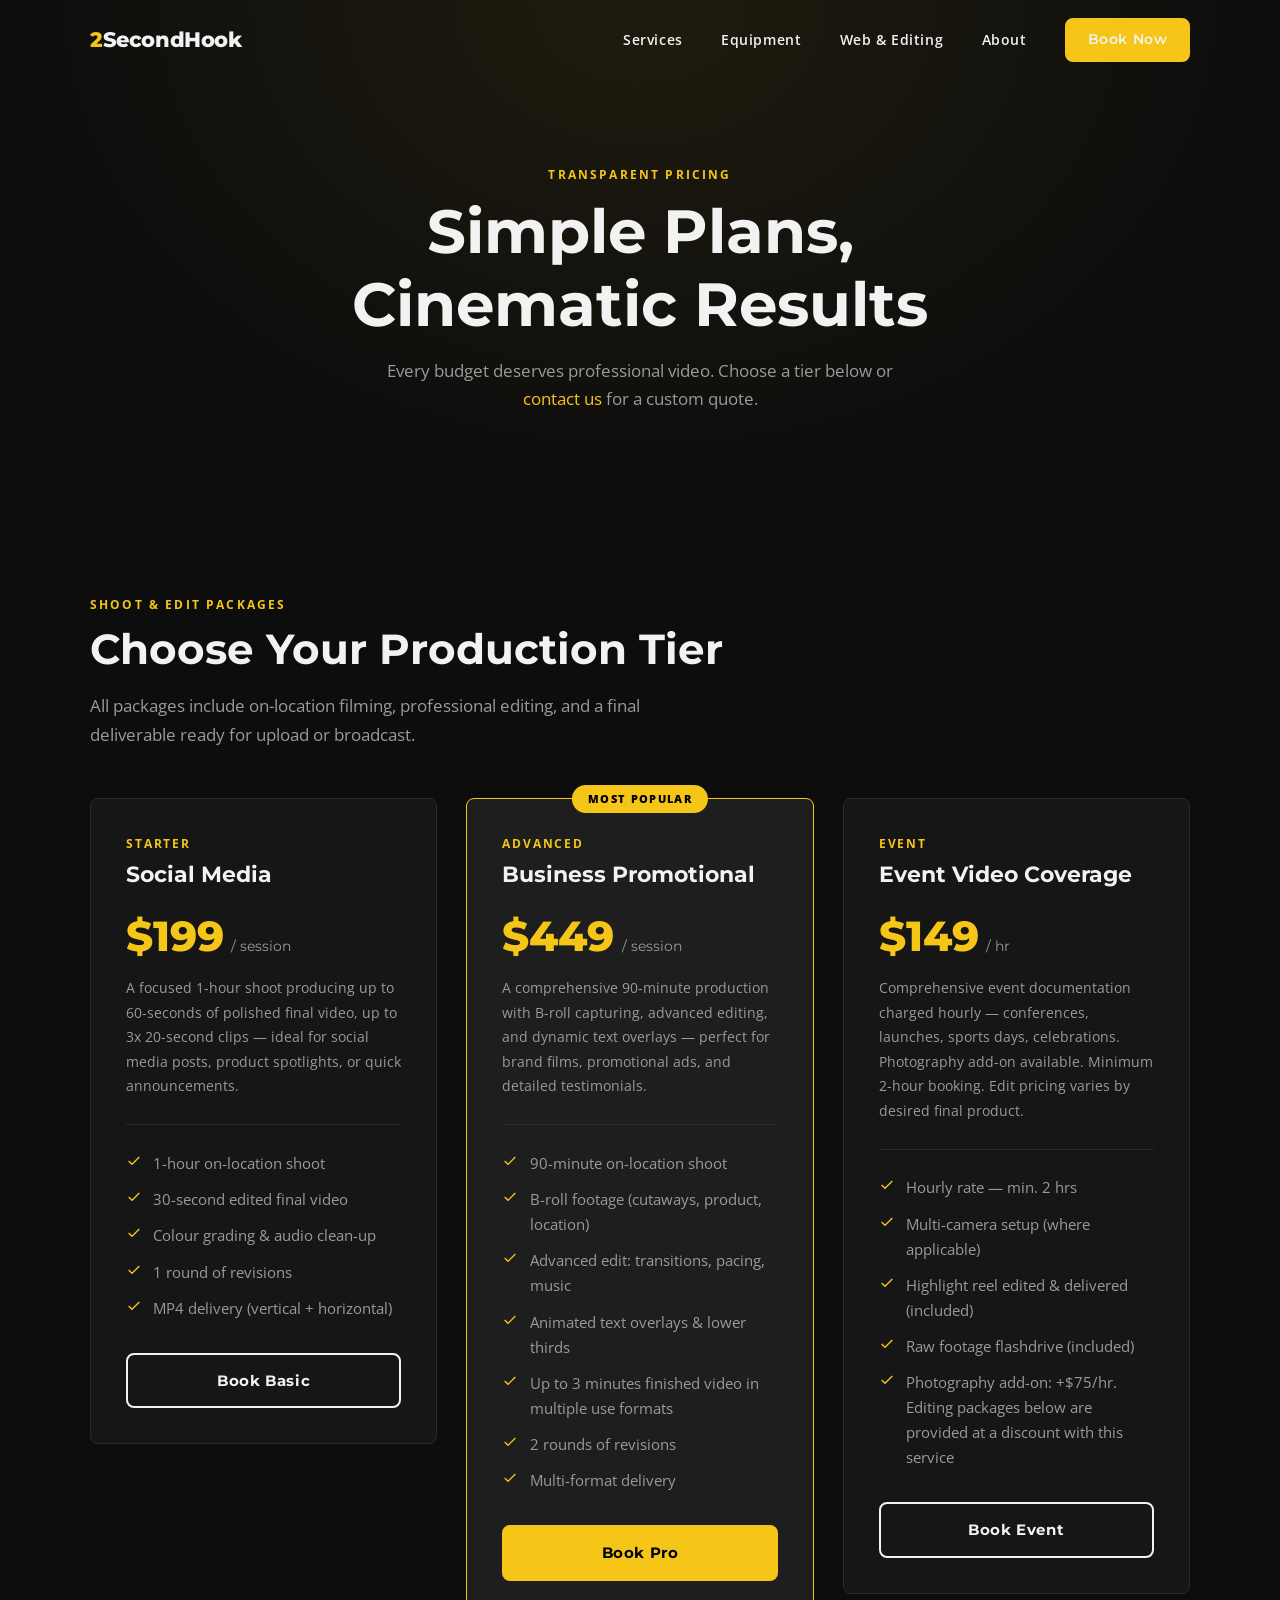
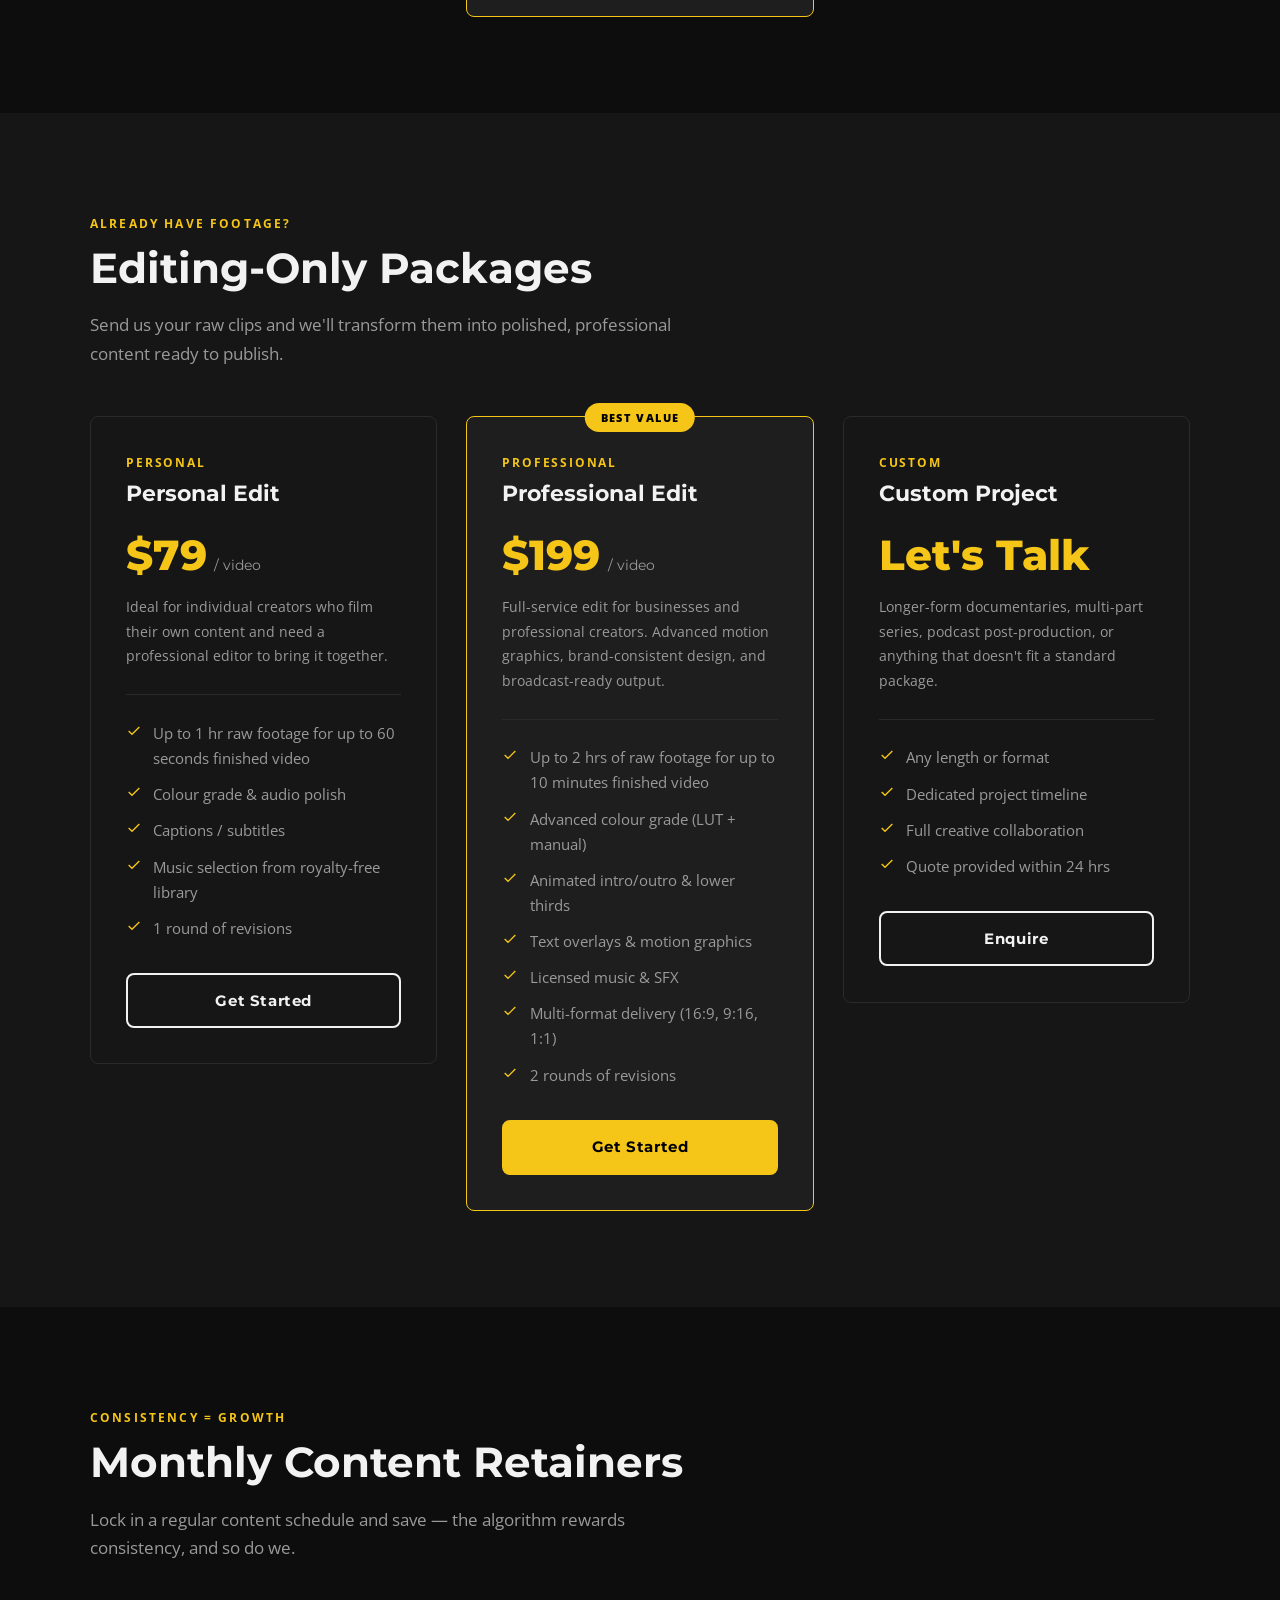
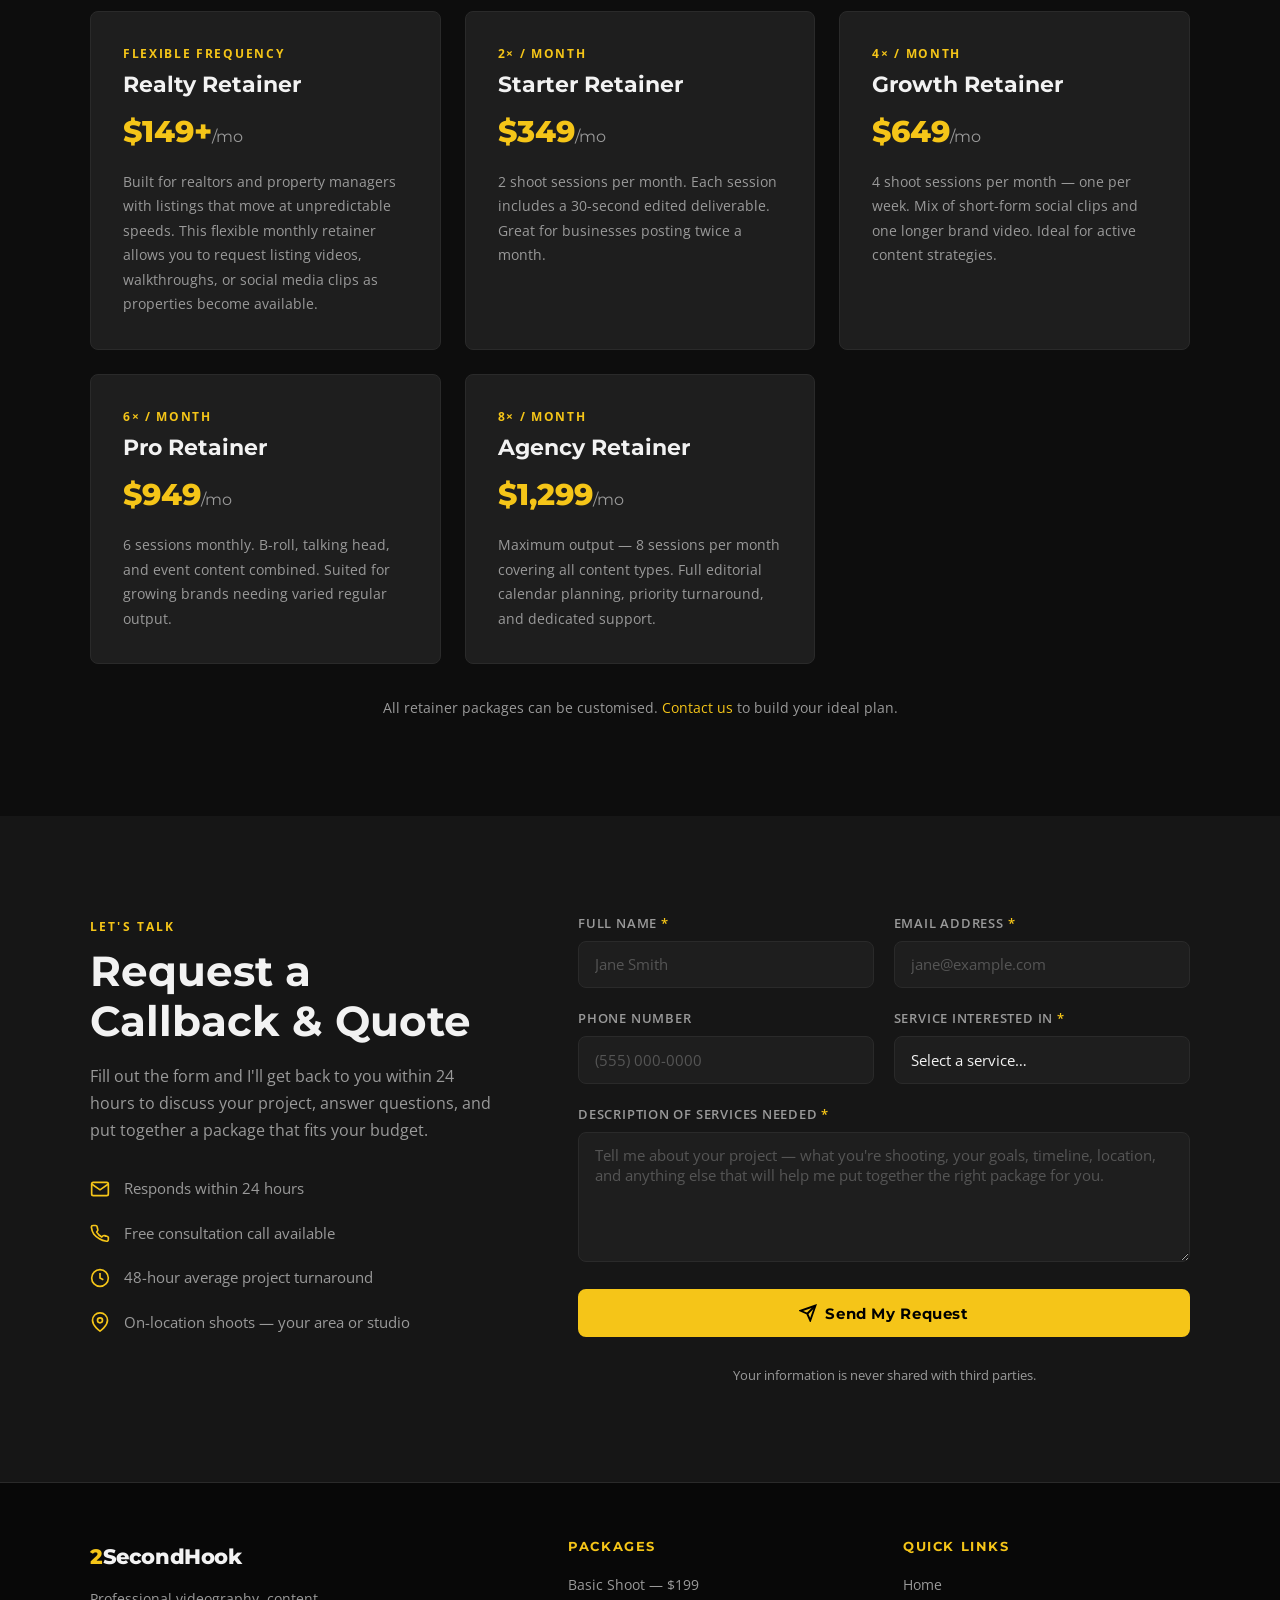
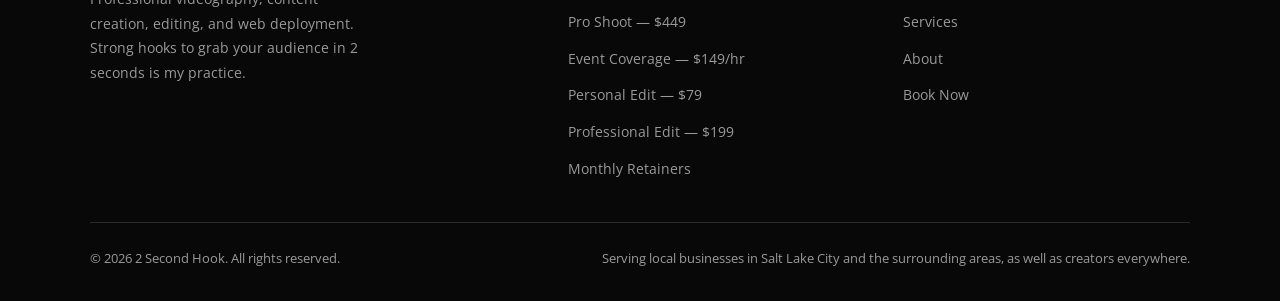
==== pricing/index.html @ 0adba15c "Update description for pricing card" ====
<!DOCTYPE html>
<html lang="en">
<head>
  <meta charset="UTF-8" />
  <meta name="viewport" content="width=device-width, initial-scale=1.0" />
  <meta name="description" content="2 Second Hook pricing — transparent tiers for every budget. Basic shoots, advanced b-roll packages, event coverage, editing-only plans, and monthly retainer options." />
  <title>Pricing &amp; Book — 2 Second Hook</title>

  <!-- Google Fonts -->
  <link rel="preconnect" href="https://fonts.googleapis.com" />
  <link rel="preconnect" href="https://fonts.gstatic.com" crossorigin />
  <link href="https://fonts.googleapis.com/css2?family=Montserrat:wght@700;800&family=Open+Sans:wght@400;600&display=swap" rel="stylesheet" />

  <link rel="stylesheet" href="/css/styles.css" />

  <style>
    [data-reveal] { opacity: 0; transform: translateY(28px); transition: opacity 0.65s ease, transform 0.65s ease; }
    [data-reveal].is-visible { opacity: 1; transform: none; }
  </style>
</head>
<body>

<!-- ========================================================
     NAVIGATION
======================================================== -->
<nav class="nav" role="navigation" aria-label="Main navigation">
  <div class="container nav__inner">
    <a href="/" class="nav__logo" aria-label="2 Second Hook home">
      2<span>SecondHook</span>
    </a>

    <ul class="nav__links" id="nav-links" role="list">
      <li><a href="/#services">Services</a></li>
      <li><a href="/#equipment">Equipment</a></li>
      <li><a href="/#web">Web &amp; Editing</a></li>
      <li><a href="/#about">About</a></li>
      <li><a href="/#contact" class="btn btn--primary">Book Now</a></li>
    </ul>

    <button class="nav__toggle" id="nav-toggle" aria-controls="nav-links" aria-expanded="false" aria-label="Toggle menu">
      <span></span><span></span><span></span>
    </button>
  </div>
</nav>

<!-- ========================================================
     PRICING HERO
======================================================== -->
<header class="pricing-hero" aria-labelledby="pricing-page-heading">
  <div class="container">
    <span class="section__label">Transparent Pricing</span>
    <h1 id="pricing-page-heading">Simple Plans,<br />Cinematic Results</h1>
    <p>Every budget deserves professional video. Choose a tier below or <a href="#contact" style="color:var(--clr-gold)">contact us</a> for a custom quote.</p>
  </div>
</header>

<!-- ========================================================
     SHOOT + EDIT PACKAGES
======================================================== -->
<section class="section" aria-labelledby="packages-heading">
  <div class="container">
    <span class="section__label">Shoot &amp; Edit Packages</span>
    <h2 class="section__heading" id="packages-heading">Choose Your Production Tier</h2>
    <p class="section__sub">All packages include on-location filming, professional editing, and a final deliverable ready for upload or broadcast.</p>

    <div class="pricing__grid">

      <!-- Basic -->
      <div class="pricing-card" data-reveal>
        <div class="pricing-card__tier">Starter</div>
        <h3 class="pricing-card__name">Social Media</h3>
        <div class="pricing-card__price">
          <span class="amount">$199</span>
          <span class="period">/ session</span>
        </div>
        <p class="pricing-card__desc">
          A focused 1-hour shoot producing up to 60-seconds of polished final video, up to 3x 20-second clips — ideal for social media posts, product spotlights, or quick announcements.
        </p>
        <ul class="pricing-card__features">
          <li>
            <svg viewBox="0 0 24 24" fill="none" stroke-width="2" aria-hidden="true"><polyline points="20 6 9 17 4 12"/></svg>
            1-hour on-location shoot
          </li>
          <li>
            <svg viewBox="0 0 24 24" fill="none" stroke-width="2" aria-hidden="true"><polyline points="20 6 9 17 4 12"/></svg>
            30-second edited final video
          </li>
          <li>
            <svg viewBox="0 0 24 24" fill="none" stroke-width="2" aria-hidden="true"><polyline points="20 6 9 17 4 12"/></svg>
            Colour grading &amp; audio clean-up
          </li>
          <li>
            <svg viewBox="0 0 24 24" fill="none" stroke-width="2" aria-hidden="true"><polyline points="20 6 9 17 4 12"/></svg>
            1 round of revisions
          </li>
          <li>
            <svg viewBox="0 0 24 24" fill="none" stroke-width="2" aria-hidden="true"><polyline points="20 6 9 17 4 12"/></svg>
            MP4 delivery (vertical + horizontal)
          </li>
        </ul>
        <a href="#contact" class="btn btn--outline">Book Basic</a>
      </div>

      <!-- Plus / Advanced -->
      <div class="pricing-card pricing-card--featured" data-reveal>
        <div class="pricing-card__badge">Most Popular</div>
        <div class="pricing-card__tier">Advanced</div>
        <h3 class="pricing-card__name">Business Promotional</h3>
        <div class="pricing-card__price">
          <span class="amount">$449</span>
          <span class="period">/ session</span>
        </div>
        <p class="pricing-card__desc">
          A comprehensive 90-minute production with B-roll capturing, advanced editing, and dynamic text overlays — perfect for brand films, promotional ads, and detailed testimonials.
        </p>
        <ul class="pricing-card__features">
          <li>
            <svg viewBox="0 0 24 24" fill="none" stroke-width="2" aria-hidden="true"><polyline points="20 6 9 17 4 12"/></svg>
            90-minute on-location shoot
          </li>
          <li>
            <svg viewBox="0 0 24 24" fill="none" stroke-width="2" aria-hidden="true"><polyline points="20 6 9 17 4 12"/></svg>
            B-roll footage (cutaways, product, location)
          </li>
          <li>
            <svg viewBox="0 0 24 24" fill="none" stroke-width="2" aria-hidden="true"><polyline points="20 6 9 17 4 12"/></svg>
            Advanced edit: transitions, pacing, music
          </li>
          <li>
            <svg viewBox="0 0 24 24" fill="none" stroke-width="2" aria-hidden="true"><polyline points="20 6 9 17 4 12"/></svg>
            Animated text overlays &amp; lower thirds
          </li>
          <li>
            <svg viewBox="0 0 24 24" fill="none" stroke-width="2" aria-hidden="true"><polyline points="20 6 9 17 4 12"/></svg>
            Up to 3 minutes finished video in multiple use formats
          </li>
          <li>
            <svg viewBox="0 0 24 24" fill="none" stroke-width="2" aria-hidden="true"><polyline points="20 6 9 17 4 12"/></svg>
            2 rounds of revisions
          </li>
          <li>
            <svg viewBox="0 0 24 24" fill="none" stroke-width="2" aria-hidden="true"><polyline points="20 6 9 17 4 12"/></svg>
            Multi-format delivery
          </li>
        </ul>
        <a href="#contact" class="btn btn--primary">Book Pro</a>
      </div>

      <!-- Event -->
      <div class="pricing-card" data-reveal>
        <div class="pricing-card__tier">Event</div>
        <h3 class="pricing-card__name">Event Video Coverage</h3>
        <div class="pricing-card__price">
          <span class="amount">$149</span>
          <span class="period">/ hr</span>
        </div>
        <p class="pricing-card__desc">
          Comprehensive event documentation charged hourly — conferences, launches, sports days, celebrations. Photography add-on available. Minimum 2-hour booking. Edit pricing varies by desired final product.
        </p>
        <ul class="pricing-card__features">
          <li>
            <svg viewBox="0 0 24 24" fill="none" stroke-width="2" aria-hidden="true"><polyline points="20 6 9 17 4 12"/></svg>
            Hourly rate — min. 2 hrs
          </li>
          <li>
            <svg viewBox="0 0 24 24" fill="none" stroke-width="2" aria-hidden="true"><polyline points="20 6 9 17 4 12"/></svg>
            Multi-camera setup (where applicable)
          </li>
          <li>
            <svg viewBox="0 0 24 24" fill="none" stroke-width="2" aria-hidden="true"><polyline points="20 6 9 17 4 12"/></svg>
            Highlight reel edited &amp; delivered (included)
          </li>
          <li>
            <svg viewBox="0 0 24 24" fill="none" stroke-width="2" aria-hidden="true"><polyline points="20 6 9 17 4 12"/></svg>
            Raw footage flashdrive (included)
          </li>
          <li>
            <svg viewBox="0 0 24 24" fill="none" stroke-width="2" aria-hidden="true"><polyline points="20 6 9 17 4 12"/></svg>
            Photography add-on: +$75/hr. Editing packages below are provided at a discount with this service
          </li>
        </ul>
        <a href="#contact" class="btn btn--outline">Book Event</a>
      </div>

    </div><!-- /pricing__grid -->
  </div>
</section>

<!-- ========================================================
     EDITING-ONLY PACKAGES
======================================================== -->
<section class="section section--alt" aria-labelledby="editing-heading">
  <div class="container">
    <span class="section__label">Already Have Footage?</span>
    <h2 class="section__heading" id="editing-heading">Editing-Only Packages</h2>
    <p class="section__sub">Send us your raw clips and we'll transform them into polished, professional content ready to publish.</p>

    <div class="pricing__grid">

      <!-- Personal Edit -->
      <div class="pricing-card" data-reveal>
        <div class="pricing-card__tier">Personal</div>
        <h3 class="pricing-card__name">Personal Edit</h3>
        <div class="pricing-card__price">
          <span class="amount">$79</span>
          <span class="period">/ video</span>
        </div>
        <p class="pricing-card__desc">
          Ideal for individual creators who film their own content and need a professional editor to bring it together.
        </p>
        <ul class="pricing-card__features">
          <li>
            <svg viewBox="0 0 24 24" fill="none" stroke-width="2" aria-hidden="true"><polyline points="20 6 9 17 4 12"/></svg>
            Up to 1 hr raw footage for up to 60 seconds finished video
          </li>
          <li>
            <svg viewBox="0 0 24 24" fill="none" stroke-width="2" aria-hidden="true"><polyline points="20 6 9 17 4 12"/></svg>
            Colour grade &amp; audio polish
          </li>
          <li>
            <svg viewBox="0 0 24 24" fill="none" stroke-width="2" aria-hidden="true"><polyline points="20 6 9 17 4 12"/></svg>
            Captions / subtitles
          </li>
          <li>
            <svg viewBox="0 0 24 24" fill="none" stroke-width="2" aria-hidden="true"><polyline points="20 6 9 17 4 12"/></svg>
            Music selection from royalty-free library
          </li>
          <li>
            <svg viewBox="0 0 24 24" fill="none" stroke-width="2" aria-hidden="true"><polyline points="20 6 9 17 4 12"/></svg>
            1 round of revisions
          </li>
        </ul>
        <a href="#contact" class="btn btn--outline">Get Started</a>
      </div>

      <!-- Professional Edit -->
      <div class="pricing-card pricing-card--featured" data-reveal>
        <div class="pricing-card__badge">Best Value</div>
        <div class="pricing-card__tier">Professional</div>
        <h3 class="pricing-card__name">Professional Edit</h3>
        <div class="pricing-card__price">
          <span class="amount">$199</span>
          <span class="period">/ video</span>
        </div>
        <p class="pricing-card__desc">
          Full-service edit for businesses and professional creators. Advanced motion graphics, brand-consistent design, and broadcast-ready output.
        </p>
        <ul class="pricing-card__features">
          <li>
            <svg viewBox="0 0 24 24" fill="none" stroke-width="2" aria-hidden="true"><polyline points="20 6 9 17 4 12"/></svg>
            Up to 2 hrs of raw footage for up to 10 minutes finished video
          </li>
          <li>
            <svg viewBox="0 0 24 24" fill="none" stroke-width="2" aria-hidden="true"><polyline points="20 6 9 17 4 12"/></svg>
            Advanced colour grade (LUT + manual)
          </li>
          <li>
            <svg viewBox="0 0 24 24" fill="none" stroke-width="2" aria-hidden="true"><polyline points="20 6 9 17 4 12"/></svg>
            Animated intro/outro &amp; lower thirds
          </li>
          <li>
            <svg viewBox="0 0 24 24" fill="none" stroke-width="2" aria-hidden="true"><polyline points="20 6 9 17 4 12"/></svg>
            Text overlays &amp; motion graphics
          </li>
          <li>
            <svg viewBox="0 0 24 24" fill="none" stroke-width="2" aria-hidden="true"><polyline points="20 6 9 17 4 12"/></svg>
            Licensed music &amp; SFX
          </li>
          <li>
            <svg viewBox="0 0 24 24" fill="none" stroke-width="2" aria-hidden="true"><polyline points="20 6 9 17 4 12"/></svg>
            Multi-format delivery (16:9, 9:16, 1:1)
          </li>
          <li>
            <svg viewBox="0 0 24 24" fill="none" stroke-width="2" aria-hidden="true"><polyline points="20 6 9 17 4 12"/></svg>
            2 rounds of revisions
          </li>
        </ul>
        <a href="#contact" class="btn btn--primary">Get Started</a>
      </div>

      <!-- Custom Edit -->
      <div class="pricing-card" data-reveal>
        <div class="pricing-card__tier">Custom</div>
        <h3 class="pricing-card__name">Custom Project</h3>
        <div class="pricing-card__price">
          <span class="amount">Let's Talk</span>
        </div>
        <p class="pricing-card__desc">
          Longer-form documentaries, multi-part series, podcast post-production, or anything that doesn't fit a standard package.
        </p>
        <ul class="pricing-card__features">
          <li>
            <svg viewBox="0 0 24 24" fill="none" stroke-width="2" aria-hidden="true"><polyline points="20 6 9 17 4 12"/></svg>
            Any length or format
          </li>
          <li>
            <svg viewBox="0 0 24 24" fill="none" stroke-width="2" aria-hidden="true"><polyline points="20 6 9 17 4 12"/></svg>
            Dedicated project timeline
          </li>
          <li>
            <svg viewBox="0 0 24 24" fill="none" stroke-width="2" aria-hidden="true"><polyline points="20 6 9 17 4 12"/></svg>
            Full creative collaboration
          </li>
          <li>
            <svg viewBox="0 0 24 24" fill="none" stroke-width="2" aria-hidden="true"><polyline points="20 6 9 17 4 12"/></svg>
            Quote provided within 24 hrs
          </li>
        </ul>
        <a href="#contact" class="btn btn--outline">Enquire</a>
      </div>

    </div>
  </div>
</section>

<!-- ========================================================
     RETAINER / SCHEDULED SESSIONS
======================================================== -->
<section class="section" aria-labelledby="retainer-heading">
  <div class="container">
    <span class="section__label">Consistency = Growth</span>
    <h2 class="section__heading" id="retainer-heading">Monthly Content Retainers</h2>
    <p class="section__sub">Lock in a regular content schedule and save — the algorithm rewards consistency, and so do we.</p>

    <div class="retainer__grid">

      <div class="retainer-card" data-reveal>
  <div class="retainer-card__freq">Flexible Frequency</div>
  <h3>Realty Retainer</h3>
  <div class="retainer-card__price">$149+<span style="font-size:1rem;font-weight:400;color:var(--clr-muted)">/mo</span></div>
  <p>Built for realtors and property managers with listings that move at unpredictable speeds. This flexible monthly retainer allows you to request listing videos, walkthroughs, or social media clips as properties become available.</p>
</div>

      <div class="retainer-card" data-reveal>
        <div class="retainer-card__freq">2× / Month</div>
        <h3>Starter Retainer</h3>
        <div class="retainer-card__price">$349<span style="font-size:1rem;font-weight:400;color:var(--clr-muted)">/mo</span></div>
        <p>2 shoot sessions per month. Each session includes a 30-second edited deliverable. Great for businesses posting twice a month.</p>
      </div>

      <div class="retainer-card" data-reveal>
        <div class="retainer-card__freq">4× / Month</div>
        <h3>Growth Retainer</h3>
        <div class="retainer-card__price">$649<span style="font-size:1rem;font-weight:400;color:var(--clr-muted)">/mo</span></div>
        <p>4 shoot sessions per month — one per week. Mix of short-form social clips and one longer brand video. Ideal for active content strategies.</p>
      </div>

      <div class="retainer-card" data-reveal>
        <div class="retainer-card__freq">6× / Month</div>
        <h3>Pro Retainer</h3>
        <div class="retainer-card__price">$949<span style="font-size:1rem;font-weight:400;color:var(--clr-muted)">/mo</span></div>
        <p>6 sessions monthly. B-roll, talking head, and event content combined. Suited for growing brands needing varied regular output.</p>
      </div>

      <div class="retainer-card" data-reveal>
        <div class="retainer-card__freq">8× / Month</div>
        <h3>Agency Retainer</h3>
        <div class="retainer-card__price">$1,299<span style="font-size:1rem;font-weight:400;color:var(--clr-muted)">/mo</span></div>
        <p>Maximum output — 8 sessions per month covering all content types. Full editorial calendar planning, priority turnaround, and dedicated support.</p>
      </div>

    </div>

    <p style="color:var(--clr-muted);font-size:0.88rem;margin-top:2rem;text-align:center;">
      All retainer packages can be customised. <a href="#contact" style="color:var(--clr-gold)">Contact us</a> to build your ideal plan.
    </p>
  </div>
</section>

<!-- ========================================================
     CONTACT / REGISTRATION FORM
======================================================== -->
<section class="section contact" id="contact" aria-labelledby="contact-heading">
  <div class="container">
    <div class="contact__inner">

      <!-- Info side -->
      <div class="contact__info" data-reveal>
        <span class="section__label">Let's Talk</span>
        <h2 id="contact-heading">Request a Callback &amp; Quote</h2>
        <p>Fill out the form and I'll get back to you within 24 hours to discuss your project, answer questions, and put together a package that fits your budget.</p>

        <div class="contact__detail">
          <div class="contact__detail-item">
            <svg viewBox="0 0 24 24" fill="none" stroke-width="2" aria-hidden="true"><path d="M4 4h16c1.1 0 2 .9 2 2v12c0 1.1-.9 2-2 2H4c-1.1 0-2-.9-2-2V6c0-1.1.9-2 2-2z"/><polyline points="22,6 12,13 2,6"/></svg>
            Responds within 24 hours
          </div>
          <div class="contact__detail-item">
            <svg viewBox="0 0 24 24" fill="none" stroke-width="2" aria-hidden="true"><path d="M22 16.92v3a2 2 0 0 1-2.18 2 19.79 19.79 0 0 1-8.63-3.07A19.5 19.5 0 0 1 4.69 13.6a19.79 19.79 0 0 1-3.07-8.67A2 2 0 0 1 3.6 3h3a2 2 0 0 1 2 1.72 12.84 12.84 0 0 0 .7 2.81 2 2 0 0 1-.45 2.11L8.09 10.9a16 16 0 0 0 6 6l1.27-1.27a2 2 0 0 1 2.11-.45 12.84 12.84 0 0 0 2.81.7A2 2 0 0 1 22 17.92z"/></svg>
            Free consultation call available
          </div>
          <div class="contact__detail-item">
            <svg viewBox="0 0 24 24" fill="none" stroke-width="2" aria-hidden="true"><circle cx="12" cy="12" r="10"/><polyline points="12 6 12 12 16 14"/></svg>
            48-hour average project turnaround
          </div>
          <div class="contact__detail-item">
            <svg viewBox="0 0 24 24" fill="none" stroke-width="2" aria-hidden="true"><path d="M21 10c0 7-9 13-9 13s-9-6-9-13a9 9 0 0 1 18 0z"/><circle cx="12" cy="10" r="3"/></svg>
            On-location shoots — your area or studio
          </div>
        </div>
      </div>

      <!-- Form side -->
      <div data-reveal>
        <!--
          ACTION REQUIRED — FORMSPREE SETUP:
          1. Sign up at https://formspree.io (free tier allows 50 submissions/month)
          2. Create a new form and copy your unique form ID (e.g. "abcd1234")
          3. Replace YOUR_FORM_ID below with that ID:
             action="https://formspree.io/f/abcd1234"
          The form will not send emails until this is configured.
        -->
        <form
          id="contact-form"
          class="form"
          action="https://formspree.io/f/mojnoljd"
          method="POST"
          novalidate
          aria-label="Contact and booking request form"
        >
          <div class="form__row">
            <div class="form__group">
              <label class="form__label" for="name">Full Name <span aria-hidden="true" style="color:var(--clr-gold)">*</span></label>
              <input
                class="form__input"
                type="text"
                id="name"
                name="name"
                placeholder="Jane Smith"
                required
                autocomplete="name"
              />
            </div>
            <div class="form__group">
              <label class="form__label" for="email">Email Address <span aria-hidden="true" style="color:var(--clr-gold)">*</span></label>
              <input
                class="form__input"
                type="email"
                id="email"
                name="email"
                placeholder="jane@example.com"
                required
                autocomplete="email"
              />
            </div>
          </div>

          <div class="form__row">
            <div class="form__group">
              <label class="form__label" for="phone">Phone Number</label>
              <input
                class="form__input"
                type="tel"
                id="phone"
                name="phone"
                placeholder="(555) 000-0000"
                autocomplete="tel"
              />
            </div>
            <div class="form__group">
              <label class="form__label" for="service">Service Interested In <span aria-hidden="true" style="color:var(--clr-gold)">*</span></label>
              <select class="form__select" id="service" name="service" required>
                <option value="" disabled selected>Select a service…</option>
                <option value="basic-shoot">Basic Shoot ($199)</option>
                <option value="pro-shoot">Pro Shoot ($449)</option>
                <option value="event-coverage">Event Coverage ($125/hr)</option>
                <option value="personal-edit">Personal Edit ($79)</option>
                <option value="professional-edit">Professional Edit ($199)</option>
                <option value="retainer-2x">Starter Retainer 2×/mo ($349)</option>
                <option value="retainer-4x">Growth Retainer 4×/mo ($649)</option>
                <option value="retainer-6x">Pro Retainer 6×/mo ($949)</option>
                <option value="retainer-8x">Agency Retainer 8×/mo ($1,299)</option>
                <option value="website">Website Build &amp; Deployment</option>
                <option value="custom">Custom / Not Sure Yet</option>
              </select>
            </div>
          </div>

          <div class="form__group">
            <label class="form__label" for="message">Description of Services Needed <span aria-hidden="true" style="color:var(--clr-gold)">*</span></label>
            <textarea
              class="form__textarea"
              id="message"
              name="message"
              placeholder="Tell me about your project — what you're shooting, your goals, timeline, location, and anything else that will help me put together the right package for you."
              required
            ></textarea>
          </div>

          <!-- Honeypot field to reduce spam -->
          <input type="text" name="_gotcha" style="display:none" tabindex="-1" autocomplete="off" aria-hidden="true" />

          <div class="form__submit">
            <button type="submit" class="btn btn--primary">
              <svg width="18" height="18" viewBox="0 0 24 24" fill="none" stroke="currentColor" stroke-width="2.5" aria-hidden="true"><line x1="22" y1="2" x2="11" y2="13"/><polygon points="22 2 15 22 11 13 2 9 22 2"/></svg>
              Send My Request
            </button>
          </div>
          <p class="form__note">Your information is never shared with third parties.</p>
        </form>

        <div id="form-success" class="form__success" role="alert" aria-live="polite">
          <svg width="40" height="40" viewBox="0 0 24 24" fill="none" stroke="currentColor" stroke-width="2" style="margin:0 auto 0.8rem;display:block" aria-hidden="true"><path d="M22 11.08V12a10 10 0 1 1-5.93-9.14"/><polyline points="22 4 12 14.01 9 11.01"/></svg>
          <strong>Message sent!</strong><br />
          Thank you for reaching out. I'll be in touch within 24 hours.
        </div>
      </div>

    </div>
  </div>
</section>

<!-- ========================================================
     FOOTER
======================================================== -->
<footer class="footer" role="contentinfo">
  <div class="container">
    <div class="footer__inner">
      <div class="footer__brand">
        <a href="index.html" class="nav__logo" aria-label="2 Second Hook home">2<span style="color:var(--clr-white)">SecondHook</span></a>
        <p>Professional videography, content creation, editing, and web deployment. Strong hooks to grab your audience in 2 seconds is my practice.</p>
      </div>
      <div class="footer__col">
        <h4>Packages</h4>
        <ul>
          <li><a href="#packages-heading">Basic Shoot — $199</a></li>
          <li><a href="#packages-heading">Pro Shoot — $449</a></li>
          <li><a href="#packages-heading">Event Coverage — $149/hr</a></li>
          <li><a href="#editing-heading">Personal Edit — $79</a></li>
          <li><a href="#editing-heading">Professional Edit — $199</a></li>
          <li><a href="#retainer-heading">Monthly Retainers</a></li>
        </ul>
      </div>
      <div class="footer__col">
        <h4>Quick Links</h4>
        <ul>
          <li><a href="/">Home</a></li>
          <li><a href="/#services">Services</a></li>
          <li><a href="/#about">About</a></li>
          <li><a href="#contact">Book Now</a></li>
        </ul>
      </div>
    </div>
    <div class="footer__bottom">
      <span class="footer__copy">&copy; <span id="year"></span> 2 Second Hook. All rights reserved.</span>
      <span class="footer__copy">Serving local businesses in Salt Lake City and the surrounding areas, as well as creators everywhere.</span>
    </div>
  </div>
</footer>

<script src="/js/main.js" defer></script>
<script>document.getElementById('year').textContent = new Date().getFullYear();</script>
</body>
</html>
---- css/styles.css ----
/* =========================================================
   2secondhook.com — Global Styles
   ========================================================= */

/* ---------- CSS Variables ---------- */
:root {
  --clr-bg:        #0d0d0d;
  --clr-surface:   #161616;
  --clr-surface2:  #1e1e1e;
  --clr-gold:      #f5c518;
  --clr-gold-dark: #c9a010;
  --clr-white:     #f2f2f2;
  --clr-muted:     #9a9a9a;
  --clr-border:    #2a2a2a;

  --font-heading: 'Montserrat', 'Segoe UI', sans-serif;
  --font-body:    'Open Sans', 'Segoe UI', sans-serif;

  --radius: 8px;
  --transition: 0.3s ease;
  --max-w: 1100px;
}

/* ---------- Reset ---------- */
*, *::before, *::after { box-sizing: border-box; margin: 0; padding: 0; }
html { scroll-behavior: smooth; font-size: 16px; }
body {
  background: var(--clr-bg);
  color: var(--clr-white);
  font-family: var(--font-body);
  line-height: 1.7;
  overflow-x: hidden;
}
img { display: block; max-width: 100%; height: auto; }
a { color: inherit; text-decoration: none; }
ul { list-style: none; }

/* ---------- Typography ---------- */
h1, h2, h3, h4 {
  font-family: var(--font-heading);
  line-height: 1.2;
  font-weight: 700;
}
h1 { font-size: clamp(2.2rem, 5vw, 3.8rem); }
h2 { font-size: clamp(1.6rem, 3.5vw, 2.6rem); }
h3 { font-size: clamp(1.1rem, 2vw, 1.4rem); }

/* ---------- Utility ---------- */
.container {
  width: 90%;
  max-width: var(--max-w);
  margin-inline: auto;
}
.section { padding: 96px 0; }
.section--alt { background: var(--clr-surface); }
.section__label {
  display: inline-block;
  font-size: 0.75rem;
  font-weight: 700;
  letter-spacing: 0.18em;
  text-transform: uppercase;
  color: var(--clr-gold);
  margin-bottom: 0.6rem;
}
.section__heading { margin-bottom: 1.1rem; }
.section__sub {
  color: var(--clr-muted);
  max-width: 620px;
  margin-bottom: 3rem;
  font-size: 1.05rem;
}
.btn {
  display: inline-block;
  padding: 0.8rem 2rem;
  border-radius: var(--radius);
  font-family: var(--font-heading);
  font-weight: 700;
  font-size: 0.95rem;
  letter-spacing: 0.04em;
  cursor: pointer;
  border: 2px solid transparent;
  transition: var(--transition);
}
.btn--primary {
  background: var(--clr-gold);
  color: #000;
  border-color: var(--clr-gold);
}
.btn--primary:hover {
  background: var(--clr-gold-dark);
  border-color: var(--clr-gold-dark);
}
.btn--outline {
  background: transparent;
  color: var(--clr-white);
  border-color: var(--clr-white);
}
.btn--outline:hover {
  background: var(--clr-white);
  color: #000;
}

/* ---------- Navigation ---------- */
.nav {
  position: fixed;
  top: 0;
  left: 0;
  right: 0;
  z-index: 1000;
  padding: 1.1rem 0;
  transition: background var(--transition), box-shadow var(--transition);
}
.nav.scrolled {
  background: rgba(10, 10, 10, 0.96);
  box-shadow: 0 2px 20px rgba(0,0,0,0.5);
  backdrop-filter: blur(8px);
}
.nav__inner {
  display: flex;
  align-items: center;
  justify-content: space-between;
}
.nav__logo {
  font-family: var(--font-heading);
  font-size: 1.3rem;
  font-weight: 800;
  color: var(--clr-gold);
  letter-spacing: -0.02em;
}
.nav__logo span { color: var(--clr-white); }
.nav__links {
  display: flex;
  gap: 2.4rem;
  align-items: center;
}
.nav__links a {
  font-size: 0.9rem;
  font-weight: 600;
  letter-spacing: 0.04em;
  color: var(--clr-white);
  transition: color var(--transition);
  position: relative;
}
.nav__links a::after {
  content: '';
  position: absolute;
  bottom: -4px; left: 0;
  width: 0; height: 2px;
  background: var(--clr-gold);
  transition: width var(--transition);
}
.nav__links a:hover { color: var(--clr-gold); }
.nav__links a:hover::after { width: 100%; }
.nav__links .btn { padding: 0.5rem 1.3rem; font-size: 0.88rem; }

/* Hamburger */
.nav__toggle {
  display: none;
  flex-direction: column;
  gap: 5px;
  cursor: pointer;
  background: none;
  border: none;
  padding: 4px;
}
.nav__toggle span {
  display: block;
  width: 26px;
  height: 2px;
  background: var(--clr-white);
  border-radius: 2px;
  transition: var(--transition);
}
.nav__toggle.open span:nth-child(1) { transform: translateY(7px) rotate(45deg); }
.nav__toggle.open span:nth-child(2) { opacity: 0; }
.nav__toggle.open span:nth-child(3) { transform: translateY(-7px) rotate(-45deg); }

/* ---------- Hero ---------- */
.hero {
  position: relative;
  min-height: 100vh;
  display: flex;
  align-items: center;
  overflow: hidden;
}
.hero__video-wrap {
  position: absolute;
  inset: 0;
  z-index: 0;
}
.hero__video-wrap video {
  width: 100%;
  height: 100%;
  object-fit: cover;
  opacity: 0.45;
}
.hero__overlay {
  position: absolute;
  inset: 0;
  background: linear-gradient(160deg, rgba(0,0,0,0.7) 40%, rgba(245,197,24,0.08) 100%);
  z-index: 1;
}
.hero__content {
  position: relative;
  z-index: 2;
  max-width: 700px;
}
.hero__badge {
  display: inline-flex;
  align-items: center;
  gap: 0.5rem;
  background: rgba(245,197,24,0.15);
  border: 1px solid var(--clr-gold);
  color: var(--clr-gold);
  font-size: 0.78rem;
  font-weight: 700;
  letter-spacing: 0.14em;
  text-transform: uppercase;
  padding: 0.35rem 1rem;
  border-radius: 40px;
  margin-bottom: 1.5rem;
}
.hero__title {
  margin-bottom: 1.3rem;
  text-shadow: 0 2px 12px rgba(0,0,0,0.6);
}
.hero__title em {
  font-style: normal;
  color: var(--clr-gold);
}
.hero__sub {
  font-size: 1.15rem;
  color: rgba(242,242,242,0.88);
  margin-bottom: 2.4rem;
  max-width: 560px;
}
.hero__actions { display: flex; gap: 1rem; flex-wrap: wrap; }

/* Scroll cue */
.hero__scroll {
  position: absolute;
  bottom: 2rem;
  left: 50%;
  transform: translateX(-50%);
  z-index: 2;
  display: flex;
  flex-direction: column;
  align-items: center;
  gap: 0.3rem;
  color: var(--clr-muted);
  font-size: 0.7rem;
  letter-spacing: 0.1em;
  text-transform: uppercase;
  animation: bounce 2.4s infinite;
}
.hero__scroll svg { width: 20px; height: 20px; stroke: var(--clr-gold); }
@keyframes bounce {
  0%,100% { transform: translateX(-50%) translateY(0); }
  50%      { transform: translateX(-50%) translateY(8px); }
}

/* ---------- Services Grid ---------- */
.services__grid {
  display: grid;
  grid-template-columns: repeat(auto-fit, minmax(280px, 1fr));
  gap: 2rem;
}
.service-card {
  background: var(--clr-surface2);
  border: 1px solid var(--clr-border);
  border-radius: var(--radius);
  overflow: hidden;
  transition: transform var(--transition), box-shadow var(--transition);
}
.service-card:hover {
  transform: translateY(-6px);
  box-shadow: 0 16px 40px rgba(0,0,0,0.5);
}
.service-card__img {
  width: 100%;
  height: 210px;
  object-fit: cover;
}
.service-card__body { padding: 1.5rem; }
.service-card__icon {
  width: 42px;
  height: 42px;
  background: rgba(245,197,24,0.12);
  border-radius: 10px;
  display: flex;
  align-items: center;
  justify-content: center;
  margin-bottom: 1rem;
}
.service-card__icon svg { width: 22px; height: 22px; stroke: var(--clr-gold); }
.service-card__title { margin-bottom: 0.6rem; color: var(--clr-white); }
.service-card__text { color: var(--clr-muted); font-size: 0.93rem; }

/* ---------- Feature / About ---------- */
.feature {
  display: grid;
  grid-template-columns: 1fr 1fr;
  gap: 5rem;
  align-items: center;
}
.feature--reverse .feature__media { order: 2; }
.feature--reverse .feature__copy  { order: 1; }
.feature__media {
  position: relative;
  border-radius: var(--radius);
  overflow: hidden;
}
.feature__media img {
  width: 100%;
  height: 420px;
  object-fit: cover;
  border-radius: var(--radius);
}
.feature__media::before {
  content: '';
  position: absolute;
  inset: -12px -12px auto auto;
  width: 120px;
  height: 120px;
  border-top: 3px solid var(--clr-gold);
  border-right: 3px solid var(--clr-gold);
  border-radius: 0 var(--radius) 0 0;
  z-index: 1;
}
.feature__list { margin-top: 1.4rem; display: flex; flex-direction: column; gap: 0.8rem; }
.feature__list li {
  display: flex;
  align-items: flex-start;
  gap: 0.7rem;
  color: var(--clr-muted);
  font-size: 0.95rem;
}
.feature__list li::before {
  content: '';
  flex-shrink: 0;
  margin-top: 0.5rem;
  width: 8px;
  height: 8px;
  border-radius: 50%;
  background: var(--clr-gold);
}
.feature__cta { margin-top: 2rem; }

/* ---------- Equipment Section ---------- */
.equipment__grid {
  display: grid;
  grid-template-columns: repeat(auto-fit, minmax(220px, 1fr));
  gap: 1.5rem;
  margin-top: 1rem;
}
.equip-item {
  background: var(--clr-surface2);
  border: 1px solid var(--clr-border);
  border-radius: var(--radius);
  padding: 1.5rem;
  text-align: center;
  transition: border-color var(--transition);
}
.equip-item:hover { border-color: var(--clr-gold); }
.equip-item__icon {
  margin: 0 auto 1rem;
  width: 52px;
  height: 52px;
  border-radius: 50%;
  background: rgba(245,197,24,0.1);
  display: flex;
  align-items: center;
  justify-content: center;
}
.equip-item__icon svg { width: 26px; height: 26px; stroke: var(--clr-gold); }
.equip-item h3 { margin-bottom: 0.4rem; font-size: 1rem; }
.equip-item p { color: var(--clr-muted); font-size: 0.88rem; }

/* ---------- Stats Banner ---------- */
.stats {
  background: var(--clr-gold);
  padding: 3rem 0;
}
.stats__grid {
  display: grid;
  grid-template-columns: repeat(auto-fit, minmax(160px, 1fr));
  gap: 2rem;
  text-align: center;
}
.stat__number {
  font-family: var(--font-heading);
  font-size: 2.8rem;
  font-weight: 800;
  color: #000;
  line-height: 1;
}
.stat__label {
  font-size: 0.85rem;
  font-weight: 600;
  color: rgba(0,0,0,0.7);
  margin-top: 0.3rem;
}

/* ---------- Pricing Page: Hero ---------- */
.pricing-hero {
  padding: 160px 0 80px;
  text-align: center;
  background: radial-gradient(ellipse at 50% 0%, rgba(245,197,24,0.08) 0%, transparent 70%);
}
.pricing-hero h1 { margin-bottom: 1rem; }
.pricing-hero p { color: var(--clr-muted); font-size: 1.05rem; max-width: 560px; margin: 0 auto; }

/* ---------- Pricing Tiers ---------- */
.pricing__grid {
  display: grid;
  grid-template-columns: repeat(auto-fit, minmax(280px, 1fr));
  gap: 1.8rem;
  align-items: start;
}
.pricing-card {
  background: var(--clr-surface);
  border: 1px solid var(--clr-border);
  border-radius: var(--radius);
  padding: 2.2rem;
  position: relative;
  transition: transform var(--transition), box-shadow var(--transition);
}
.pricing-card:hover {
  transform: translateY(-6px);
  box-shadow: 0 20px 50px rgba(0,0,0,0.45);
}
.pricing-card--featured {
  border-color: var(--clr-gold);
  background: var(--clr-surface2);
}
.pricing-card__badge {
  position: absolute;
  top: -14px;
  left: 50%;
  transform: translateX(-50%);
  background: var(--clr-gold);
  color: #000;
  font-size: 0.7rem;
  font-weight: 800;
  letter-spacing: 0.12em;
  text-transform: uppercase;
  padding: 0.3rem 1rem;
  border-radius: 20px;
}
.pricing-card__tier {
  font-size: 0.75rem;
  font-weight: 700;
  letter-spacing: 0.15em;
  text-transform: uppercase;
  color: var(--clr-gold);
  margin-bottom: 0.5rem;
}
.pricing-card__name { margin-bottom: 0.8rem; font-size: 1.35rem; }
.pricing-card__price {
  margin-bottom: 0.3rem;
  font-family: var(--font-heading);
}
.pricing-card__price .amount {
  font-size: 2.6rem;
  font-weight: 800;
  color: var(--clr-gold);
}
.pricing-card__price .period {
  font-size: 0.85rem;
  color: var(--clr-muted);
  margin-left: 0.2rem;
}
.pricing-card__desc {
  color: var(--clr-muted);
  font-size: 0.9rem;
  margin-bottom: 1.6rem;
  padding-bottom: 1.6rem;
  border-bottom: 1px solid var(--clr-border);
}
.pricing-card__features { display: flex; flex-direction: column; gap: 0.7rem; margin-bottom: 2rem; }
.pricing-card__features li {
  display: flex;
  align-items: flex-start;
  gap: 0.7rem;
  font-size: 0.92rem;
  color: var(--clr-muted);
}
.pricing-card__features li svg {
  flex-shrink: 0;
  margin-top: 2px;
  width: 16px;
  height: 16px;
  stroke: var(--clr-gold);
}
.pricing-card .btn { width: 100%; text-align: center; }

/* ---------- Retainer / Scheduled ---------- */
.retainer__grid {
  display: grid;
  grid-template-columns: repeat(auto-fit, minmax(260px, 1fr));
  gap: 1.5rem;
}
.retainer-card {
  background: var(--clr-surface2);
  border: 1px solid var(--clr-border);
  border-radius: var(--radius);
  padding: 2rem;
  transition: border-color var(--transition);
}
.retainer-card:hover { border-color: var(--clr-gold); }
.retainer-card__freq {
  font-size: 0.75rem;
  font-weight: 700;
  letter-spacing: 0.14em;
  text-transform: uppercase;
  color: var(--clr-gold);
  margin-bottom: 0.4rem;
}
.retainer-card h3 { margin-bottom: 0.5rem; }
.retainer-card__price {
  font-family: var(--font-heading);
  font-size: 1.9rem;
  font-weight: 800;
  color: var(--clr-gold);
  margin-bottom: 0.8rem;
}
.retainer-card p { color: var(--clr-muted); font-size: 0.9rem; }

/* ---------- Contact Form ---------- */
.contact {
  background: var(--clr-surface);
}
.contact__inner {
  display: grid;
  grid-template-columns: 1fr 1.5fr;
  gap: 5rem;
  align-items: start;
}
.contact__info h2 { margin-bottom: 1rem; }
.contact__info p { color: var(--clr-muted); margin-bottom: 2rem; }
.contact__detail {
  display: flex;
  flex-direction: column;
  gap: 1.2rem;
}
.contact__detail-item {
  display: flex;
  align-items: center;
  gap: 0.9rem;
  color: var(--clr-muted);
  font-size: 0.93rem;
}
.contact__detail-item svg { width: 20px; height: 20px; stroke: var(--clr-gold); flex-shrink: 0; }

.form { display: flex; flex-direction: column; gap: 1.2rem; }
.form__row { display: grid; grid-template-columns: 1fr 1fr; gap: 1.2rem; }
.form__group { display: flex; flex-direction: column; gap: 0.4rem; }
.form__label {
  font-size: 0.82rem;
  font-weight: 600;
  letter-spacing: 0.06em;
  text-transform: uppercase;
  color: var(--clr-muted);
}
.form__input,
.form__select,
.form__textarea {
  background: var(--clr-surface2);
  border: 1px solid var(--clr-border);
  border-radius: var(--radius);
  color: var(--clr-white);
  font-family: var(--font-body);
  font-size: 0.95rem;
  padding: 0.8rem 1rem;
  transition: border-color var(--transition);
  width: 100%;
}
.form__input::placeholder,
.form__textarea::placeholder { color: #555; }
.form__input:focus,
.form__select:focus,
.form__textarea:focus {
  outline: none;
  border-color: var(--clr-gold);
}
.form__textarea { resize: vertical; min-height: 130px; }
.form__select { appearance: none; cursor: pointer; }
.form__submit { margin-top: 0.5rem; }
.form__submit .btn { width: 100%; justify-content: center; display: flex; gap: 0.5rem; }
.form__note {
  text-align: center;
  font-size: 0.8rem;
  color: var(--clr-muted);
  margin-top: 0.5rem;
}
/* Success message */
.form__success {
  display: none;
  background: rgba(245,197,24,0.1);
  border: 1px solid var(--clr-gold);
  border-radius: var(--radius);
  padding: 1.5rem;
  text-align: center;
  color: var(--clr-gold);
  font-weight: 600;
}

/* ---------- Footer ---------- */
.footer {
  background: #080808;
  padding: 3.5rem 0 2rem;
  border-top: 1px solid var(--clr-border);
}
.footer__inner {
  display: grid;
  grid-template-columns: 1.5fr 1fr 1fr;
  gap: 3rem;
  margin-bottom: 2.5rem;
}
.footer__brand p {
  color: var(--clr-muted);
  font-size: 0.9rem;
  margin-top: 0.8rem;
  max-width: 280px;
}
.footer__col h4 {
  font-size: 0.82rem;
  font-weight: 700;
  letter-spacing: 0.12em;
  text-transform: uppercase;
  color: var(--clr-gold);
  margin-bottom: 1rem;
}
.footer__col ul { display: flex; flex-direction: column; gap: 0.6rem; }
.footer__col ul li a {
  color: var(--clr-muted);
  font-size: 0.9rem;
  transition: color var(--transition);
}
.footer__col ul li a:hover { color: var(--clr-white); }
.footer__bottom {
  border-top: 1px solid var(--clr-border);
  padding-top: 1.5rem;
  display: flex;
  align-items: center;
  justify-content: space-between;
  flex-wrap: wrap;
  gap: 0.8rem;
}
.footer__copy { color: var(--clr-muted); font-size: 0.82rem; }

/* ---------- Responsive ---------- */
@media (max-width: 900px) {
  .feature { grid-template-columns: 1fr; gap: 2.5rem; }
  .feature--reverse .feature__media,
  .feature--reverse .feature__copy { order: unset; }
  .contact__inner { grid-template-columns: 1fr; gap: 3rem; }
  .footer__inner { grid-template-columns: 1fr 1fr; }
  .form__row { grid-template-columns: 1fr; }
}

@media (max-width: 680px) {
  .nav__links {
    display: none;
    position: fixed;
    top: 64px;
    left: 0;
    right: 0;
    background: rgba(10,10,10,0.97);
    flex-direction: column;
    gap: 0;
    padding: 1rem 0 2rem;
    border-bottom: 1px solid var(--clr-border);
  }
  .nav__links.open { display: flex; }
  .nav__links a {
    padding: 0.85rem 1.5rem;
    width: 100%;
    font-size: 1rem;
  }
  .nav__links a::after { display: none; }
  .nav__toggle { display: flex; }
  .footer__inner { grid-template-columns: 1fr; }
  .hero__actions { flex-direction: column; }
  .hero__actions .btn { width: 100%; text-align: center; }
}
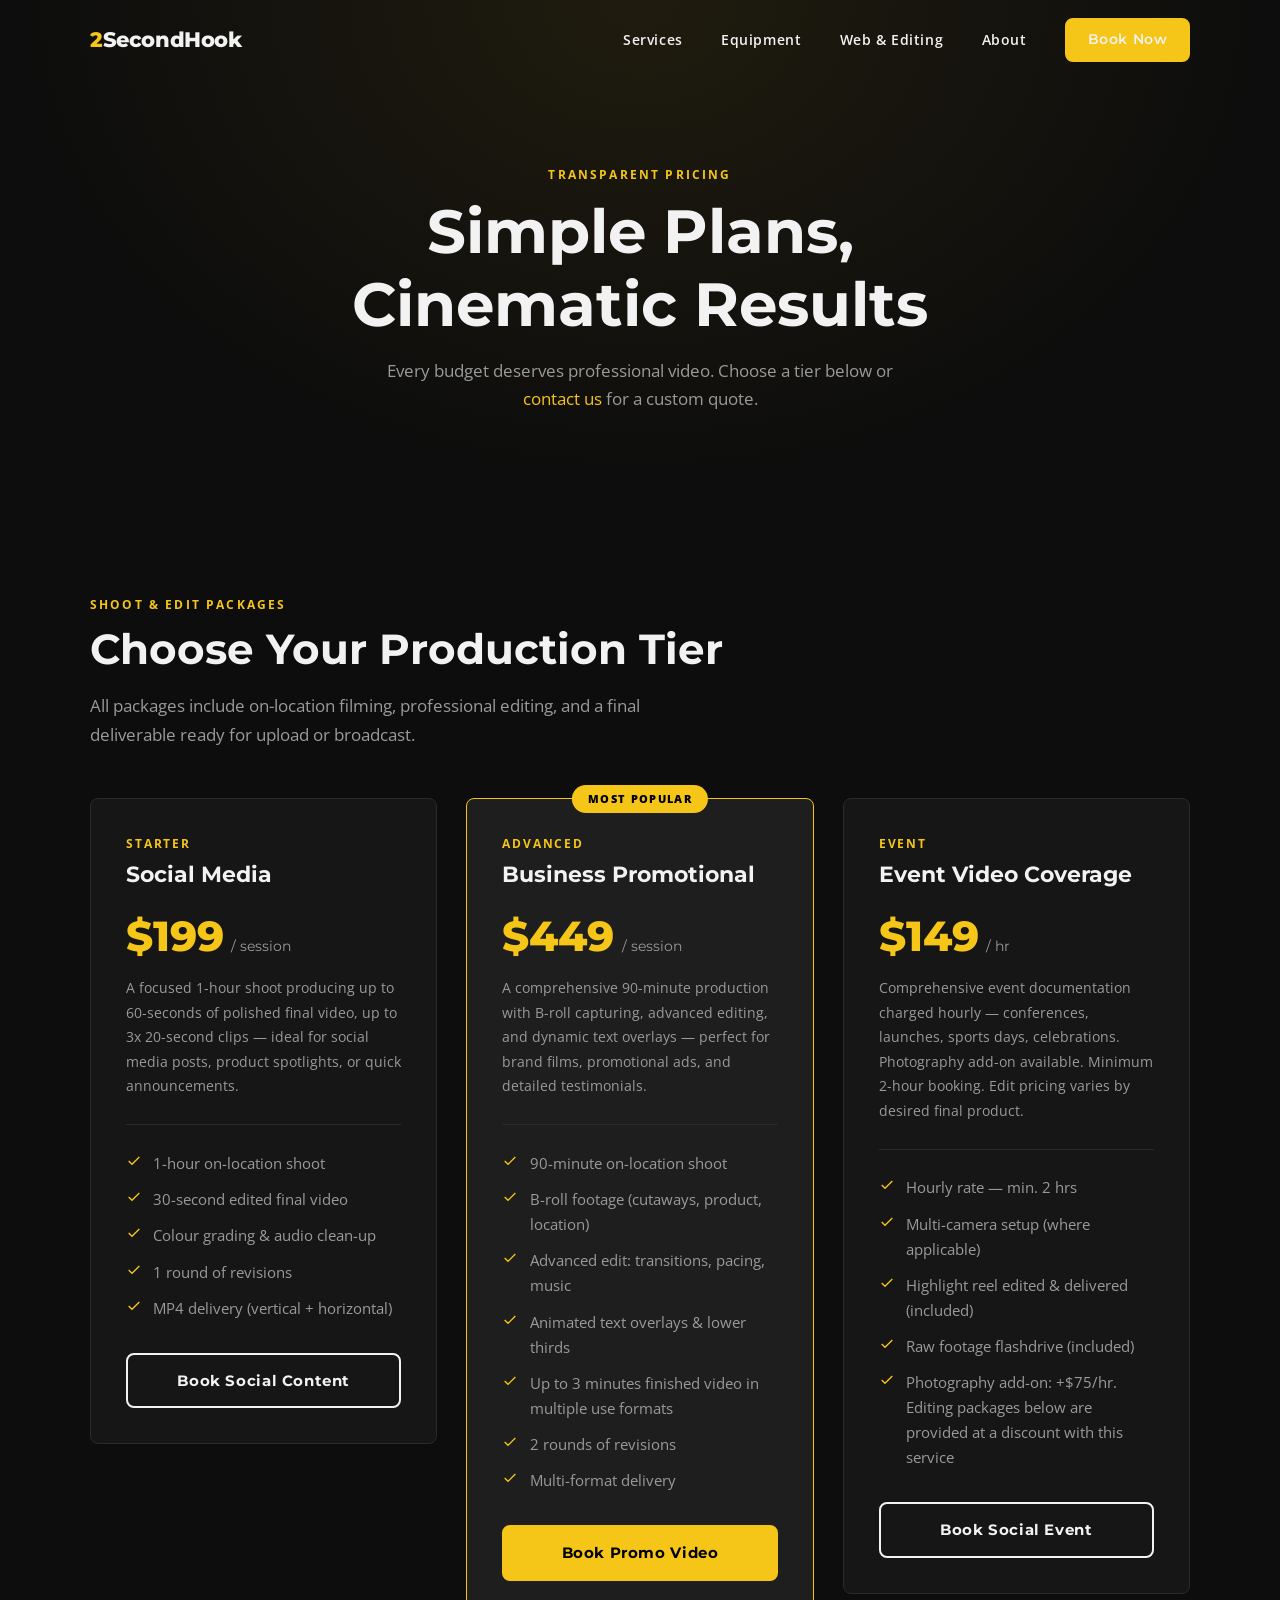
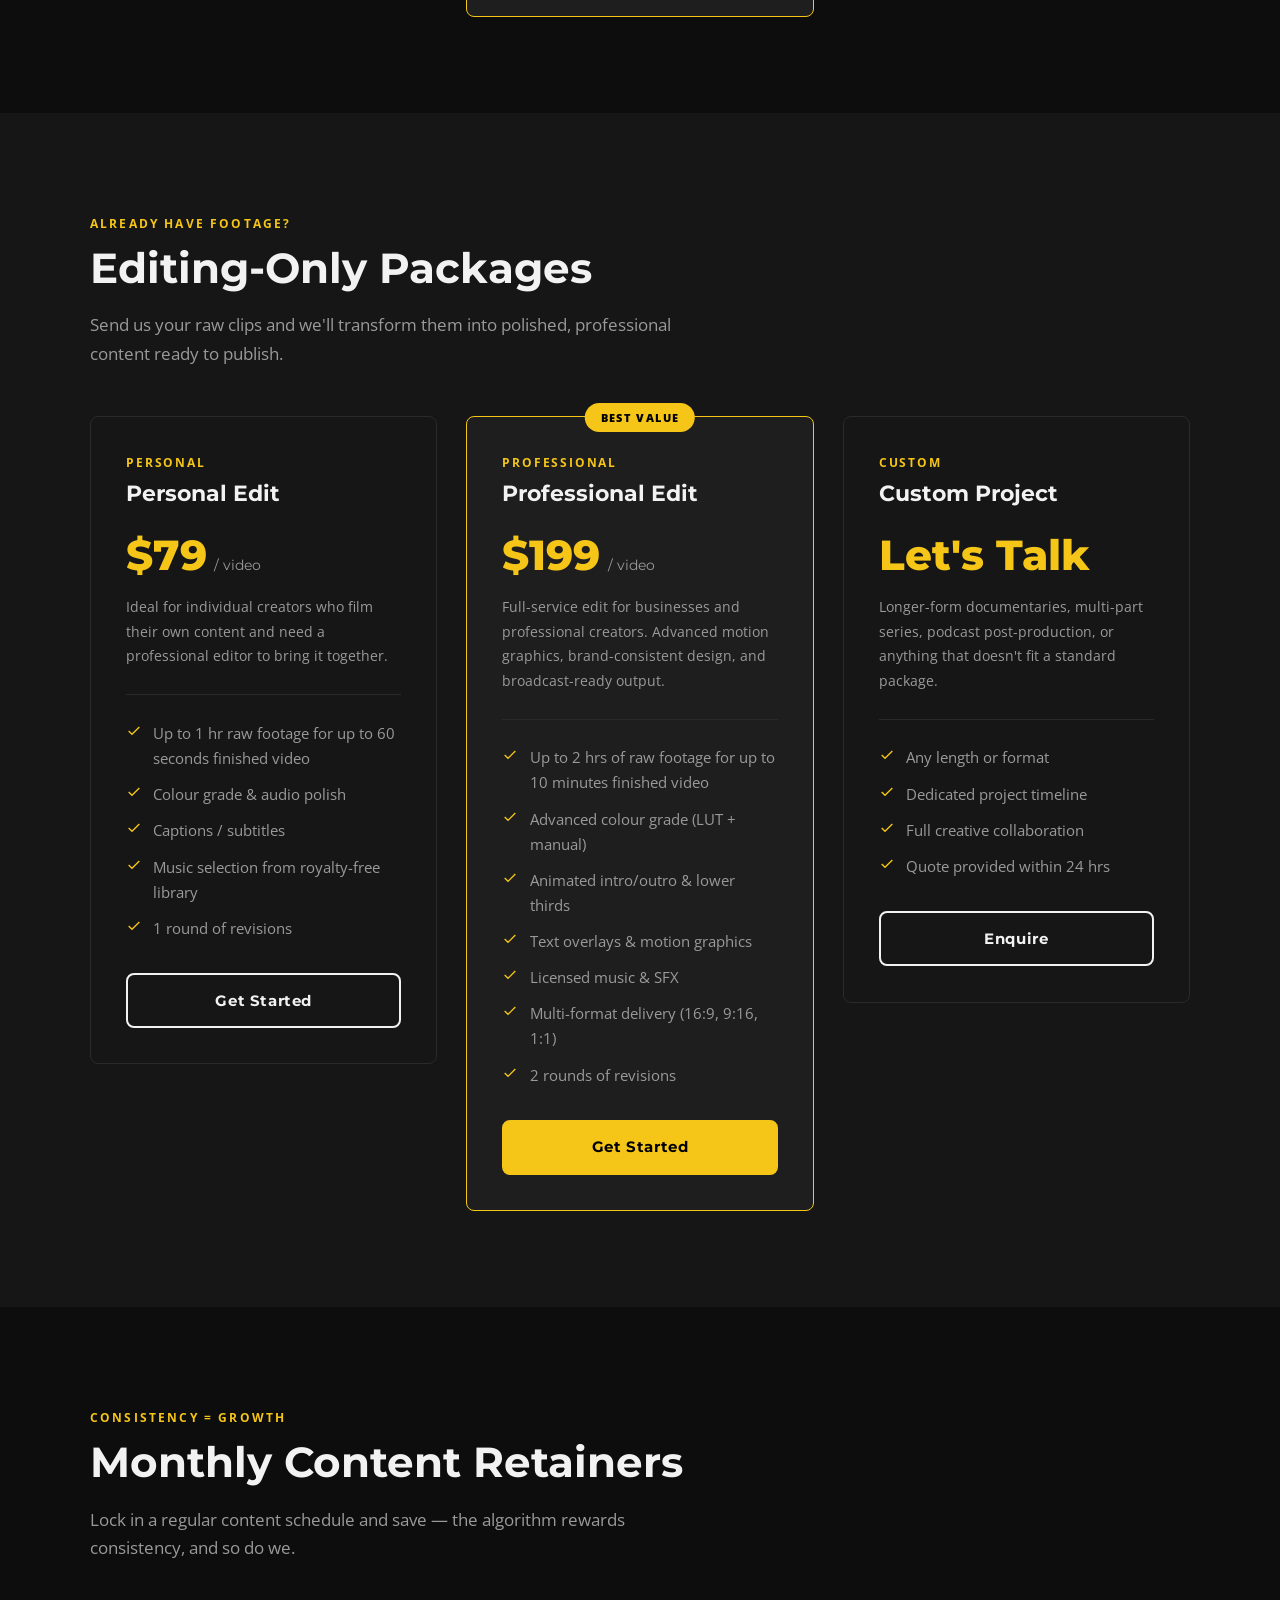
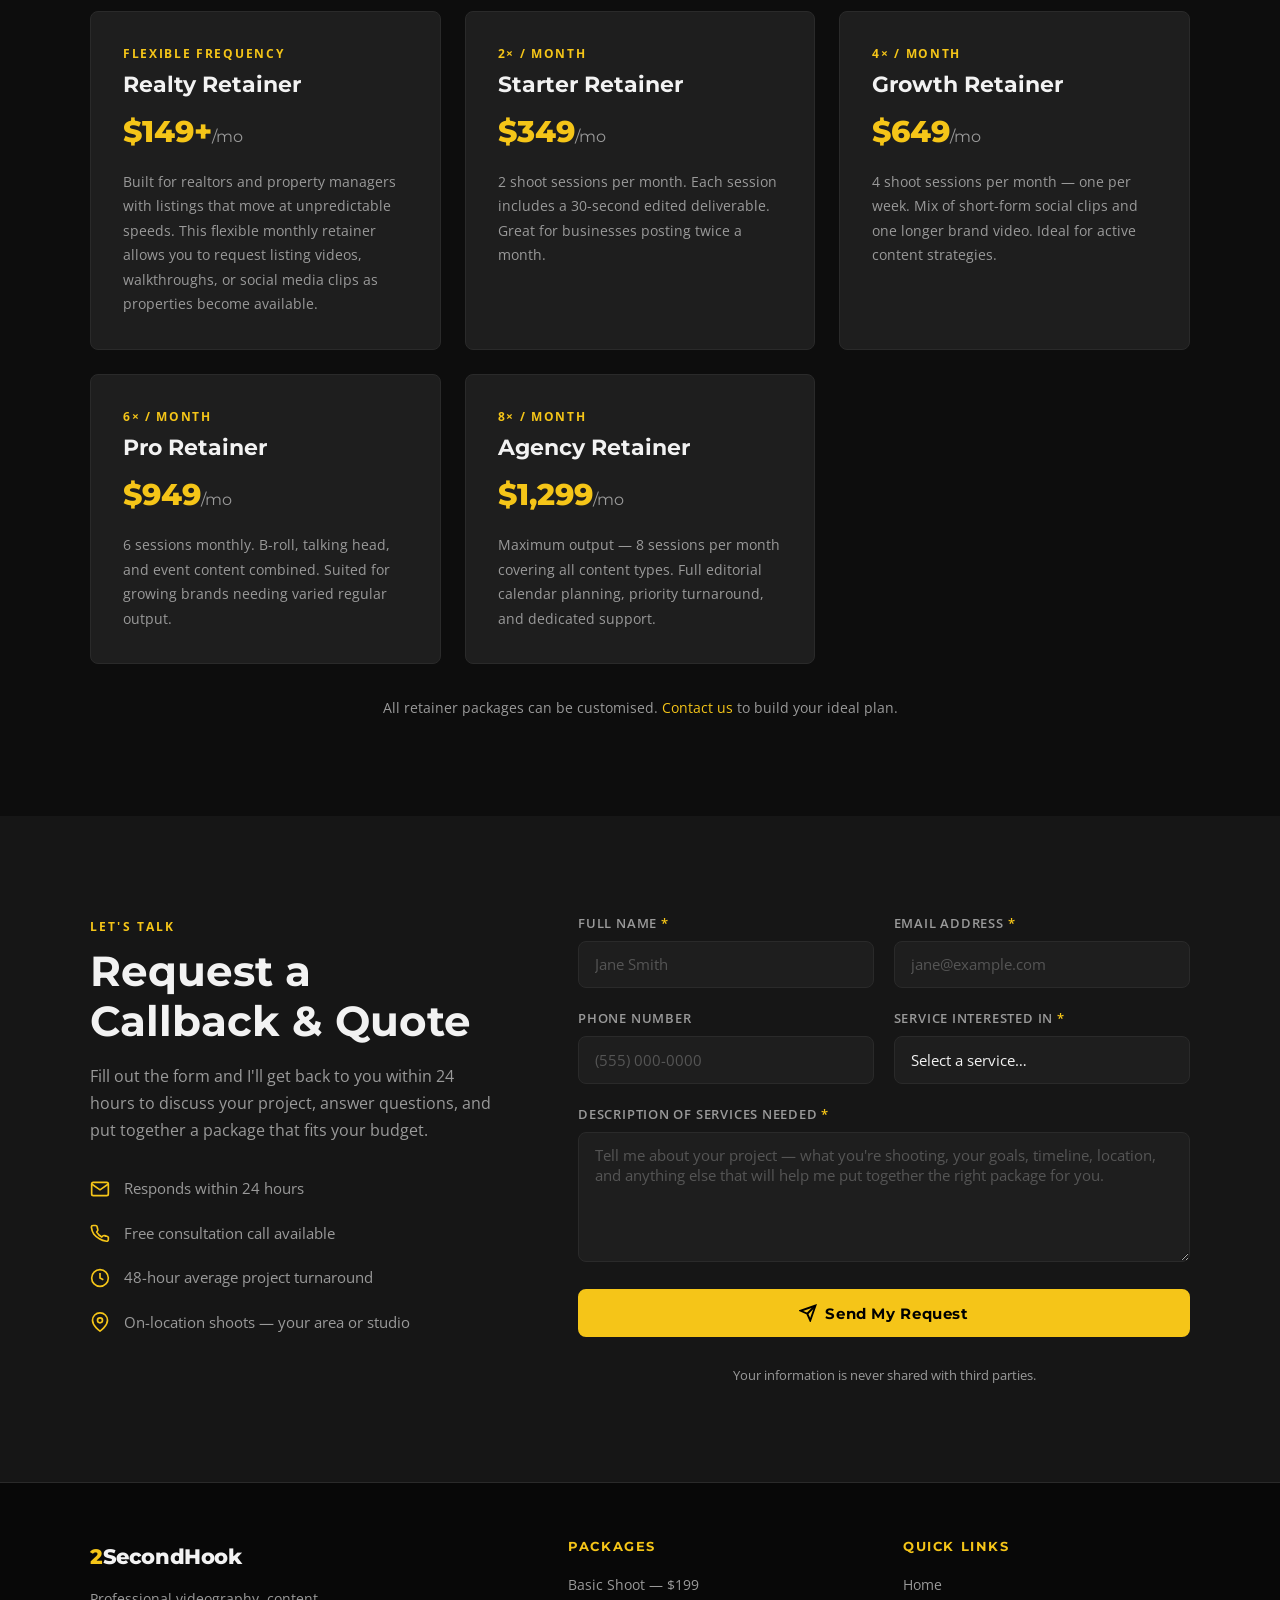
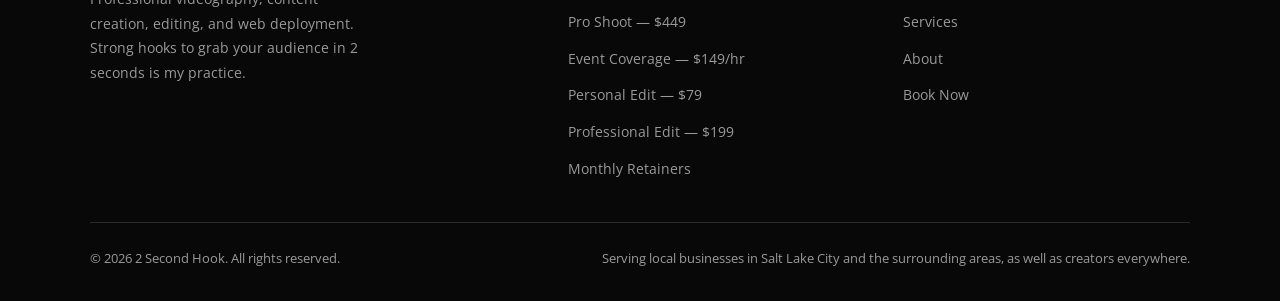
==== commit 0414c803: "Update booking button labels in pricing page" ====
--- a/pricing/index.html
+++ b/pricing/index.html
@@ -98,7 +98,7 @@
             MP4 delivery (vertical + horizontal)
           </li>
         </ul>
-        <a href="#contact" class="btn btn--outline">Book Basic</a>
+        <a href="#contact" class="btn btn--outline">Book Social Content</a>
       </div>
 
       <!-- Plus / Advanced -->
@@ -143,7 +143,7 @@
             Multi-format delivery
           </li>
         </ul>
-        <a href="#contact" class="btn btn--primary">Book Pro</a>
+        <a href="#contact" class="btn btn--primary">Book Promo Video</a>
       </div>
 
       <!-- Event -->
@@ -179,7 +179,7 @@
             Photography add-on: +$75/hr. Editing packages below are provided at a discount with this service
           </li>
         </ul>
-        <a href="#contact" class="btn btn--outline">Book Event</a>
+        <a href="#contact" class="btn btn--outline">Book Social Event</a>
       </div>
 
     </div><!-- /pricing__grid -->
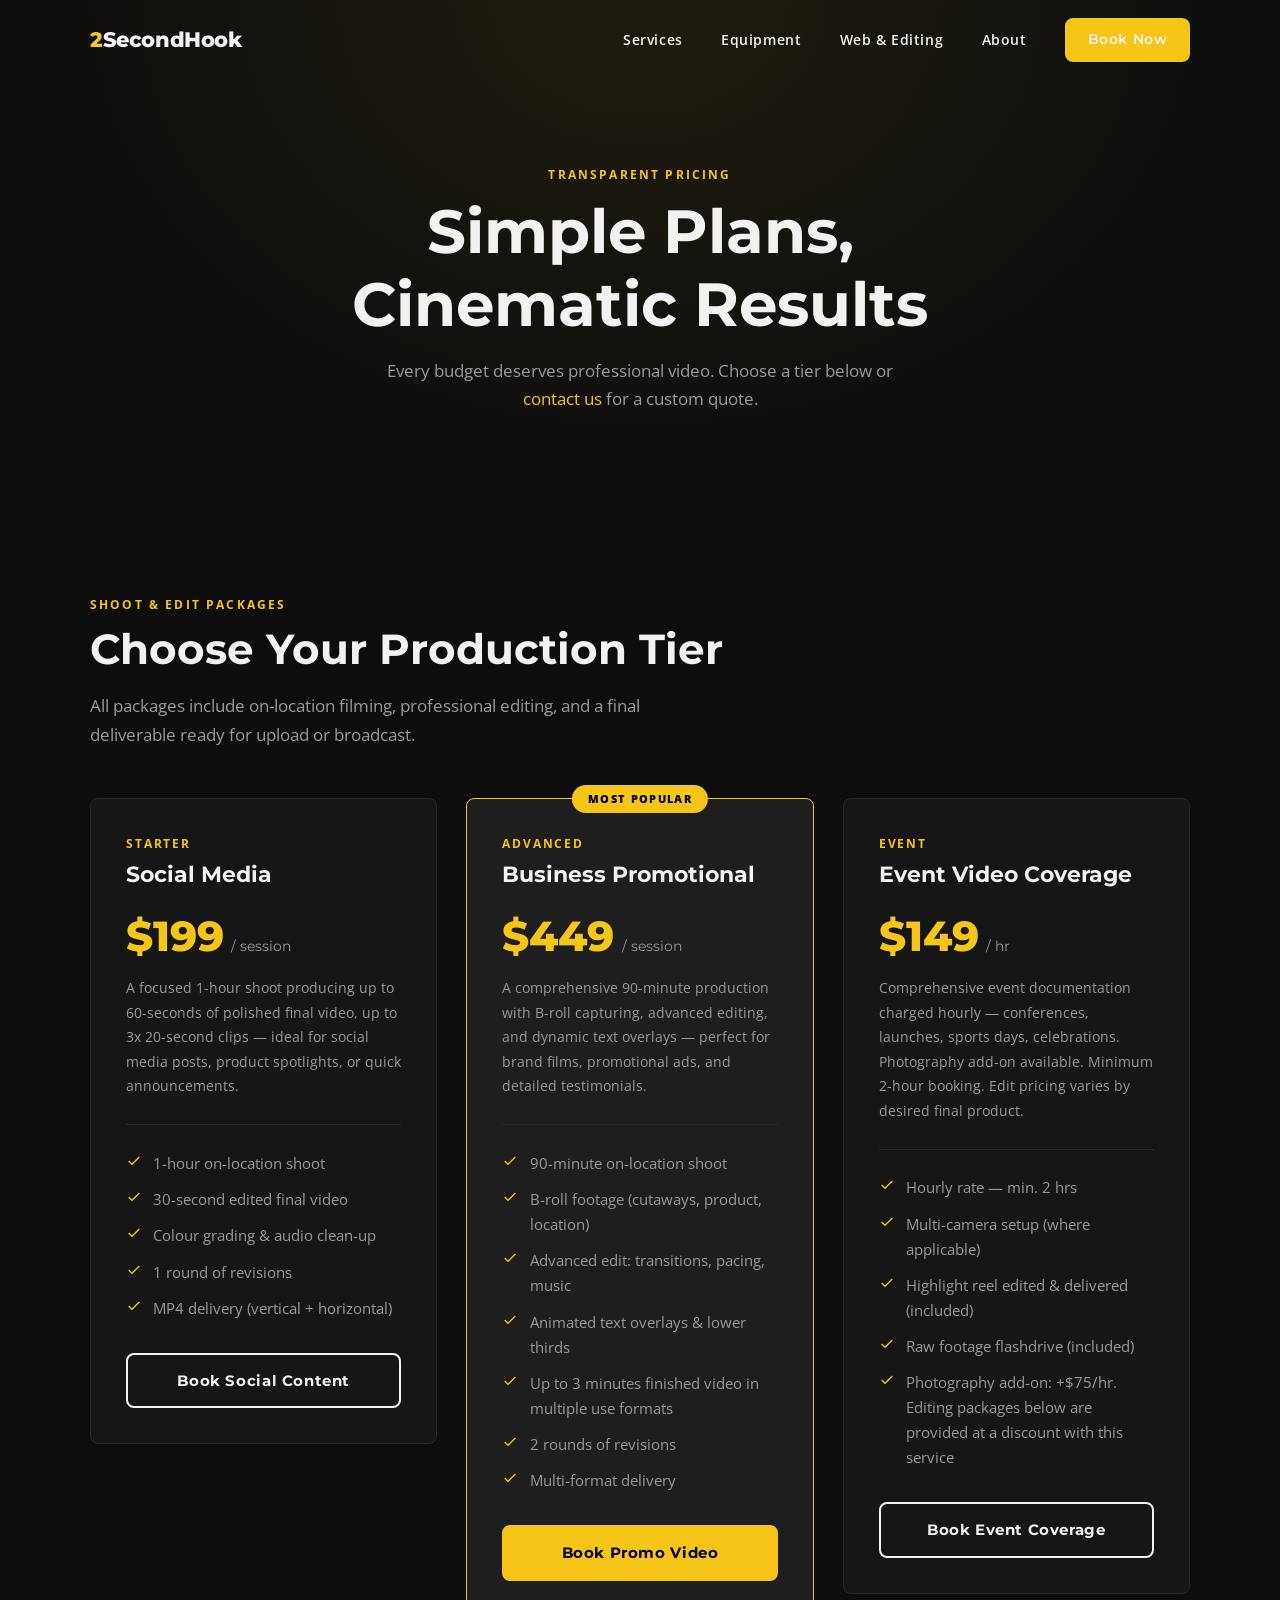
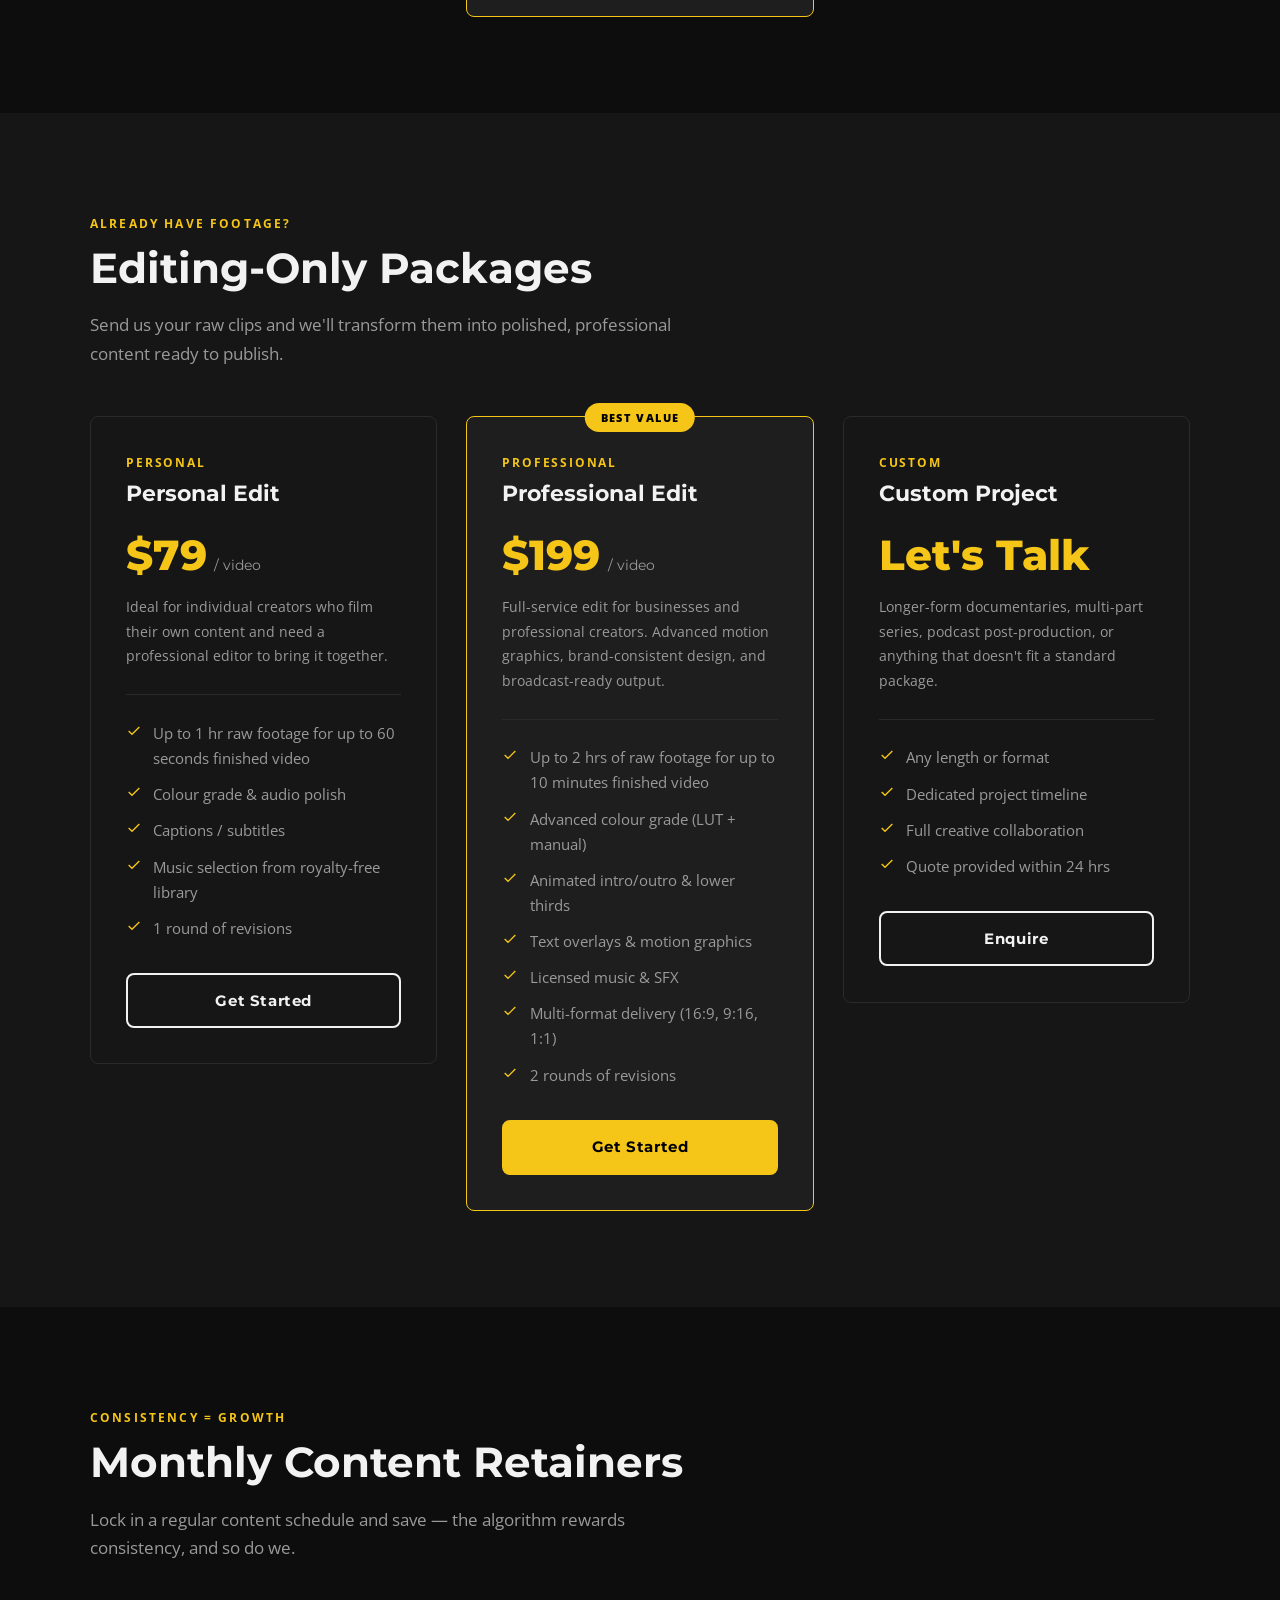
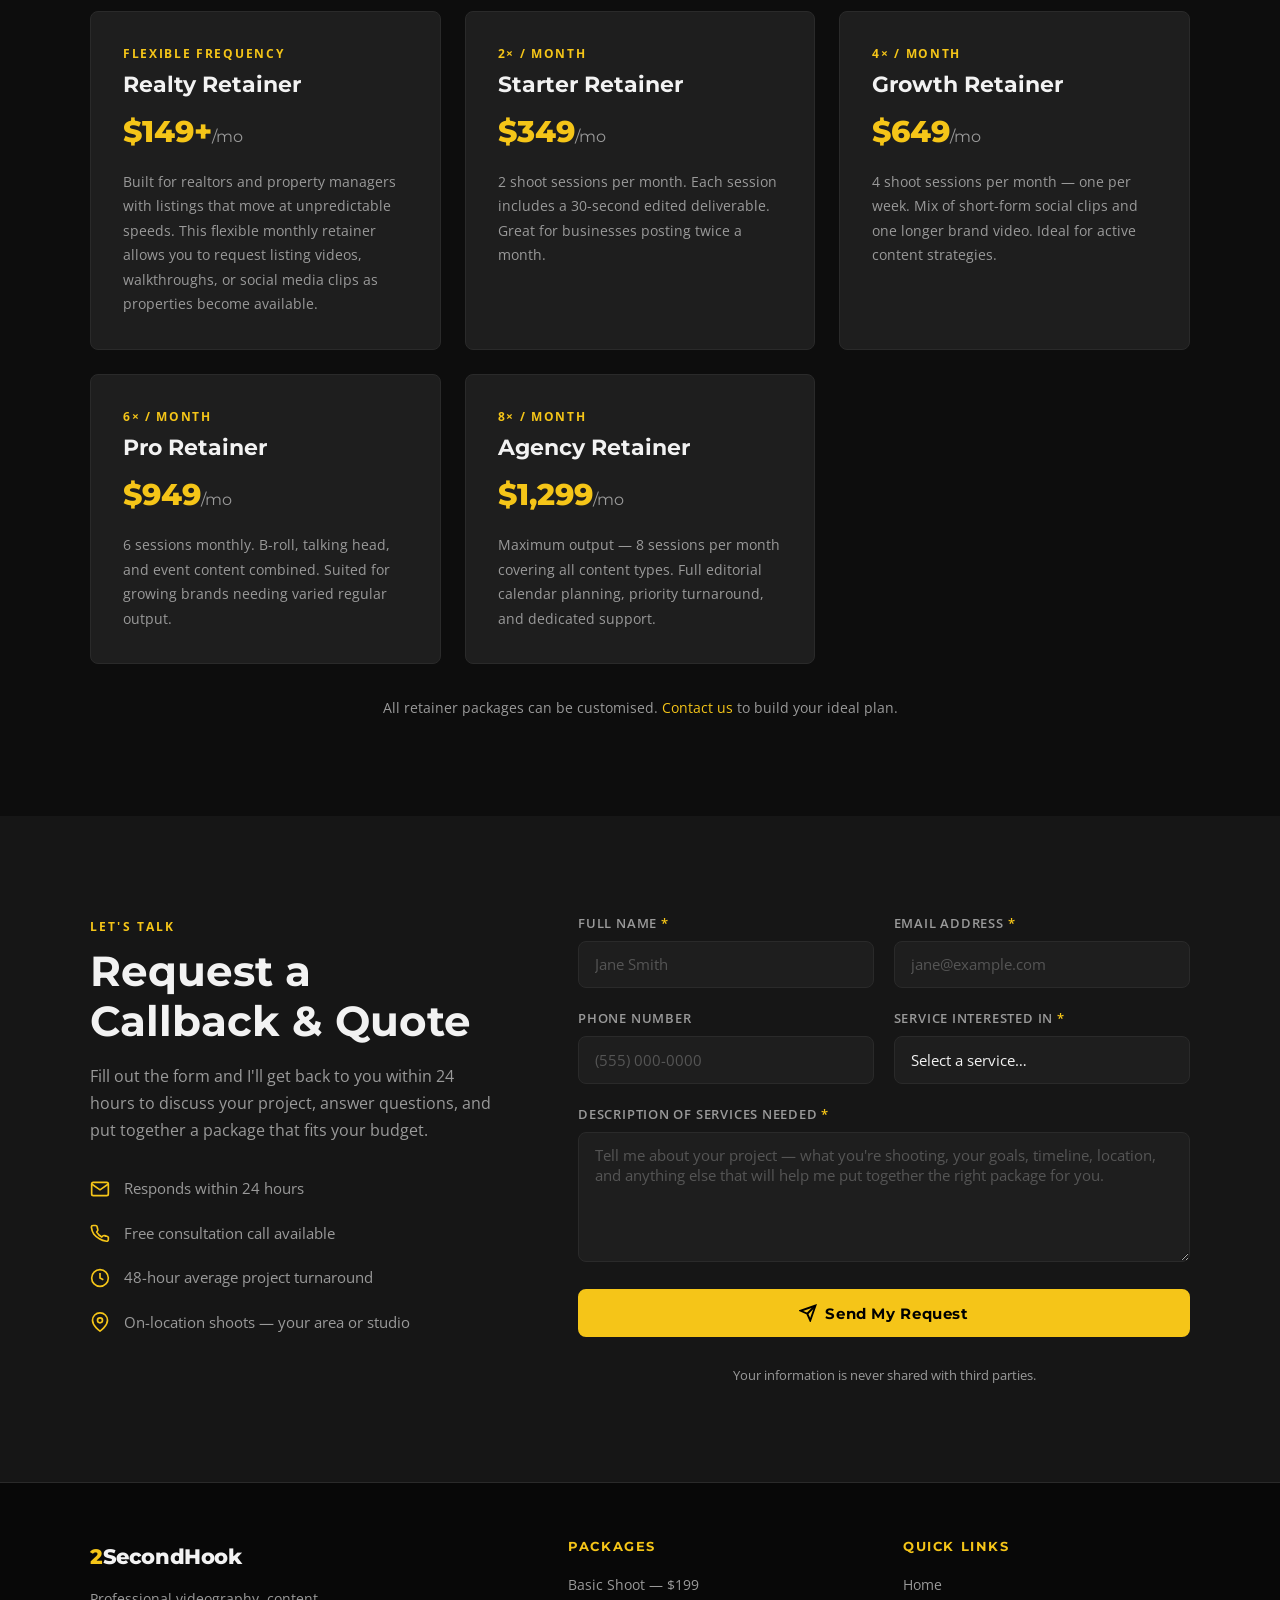
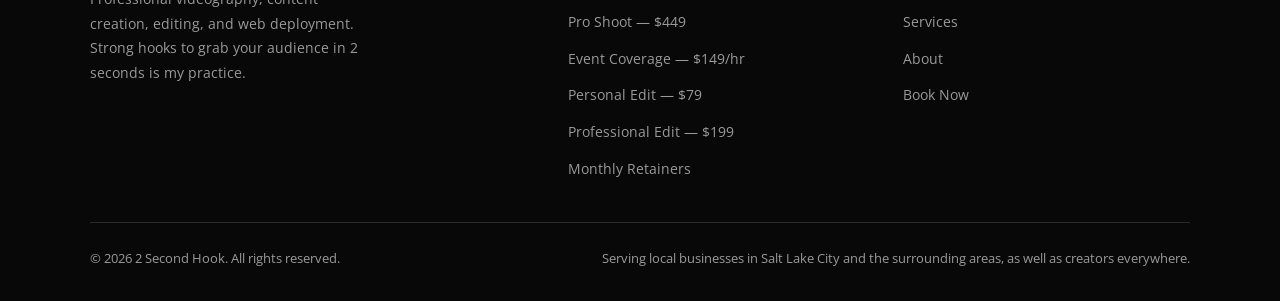
==== commit f89271a5: "Change button text from 'Book Social Event' to 'Book Event Coverage'" ====
--- a/pricing/index.html
+++ b/pricing/index.html
@@ -179,7 +179,7 @@
             Photography add-on: +$75/hr. Editing packages below are provided at a discount with this service
           </li>
         </ul>
-        <a href="#contact" class="btn btn--outline">Book Social Event</a>
+        <a href="#contact" class="btn btn--outline">Book Event Coverage</a>
       </div>
 
     </div><!-- /pricing__grid -->
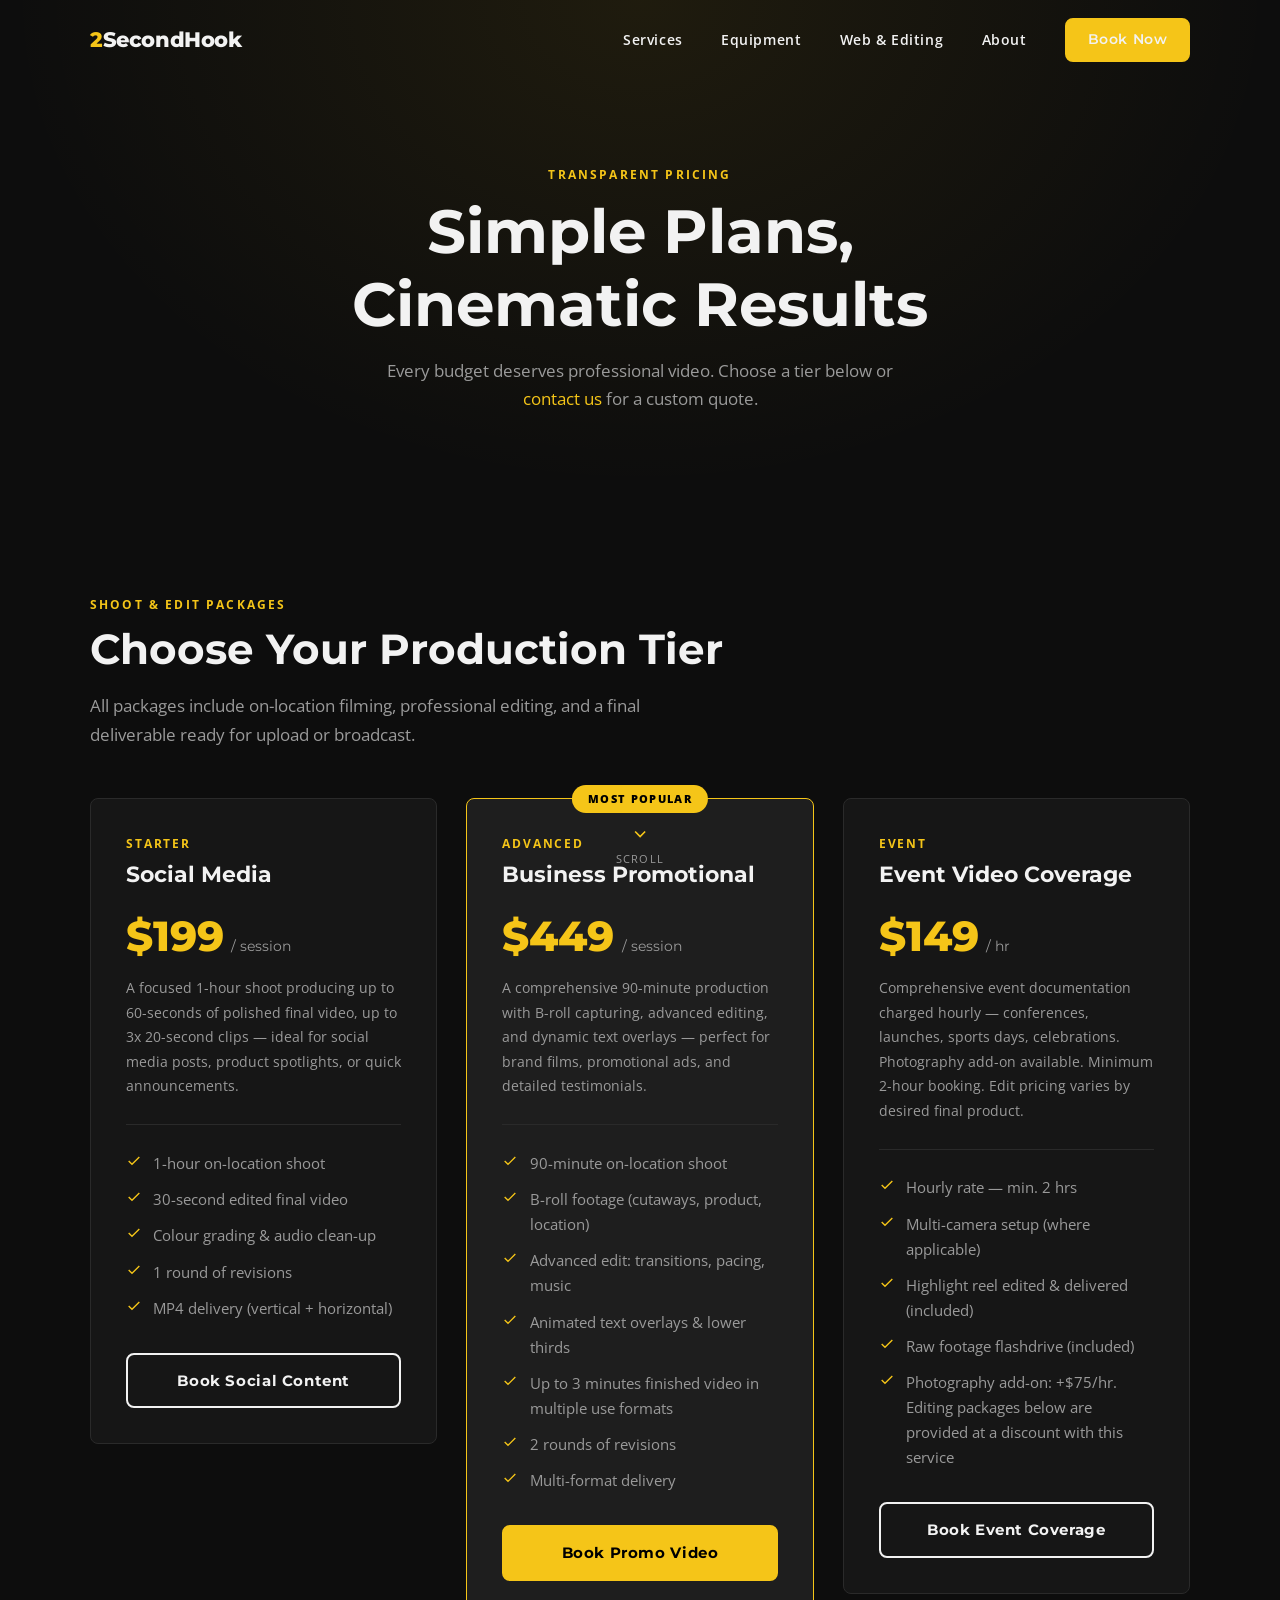
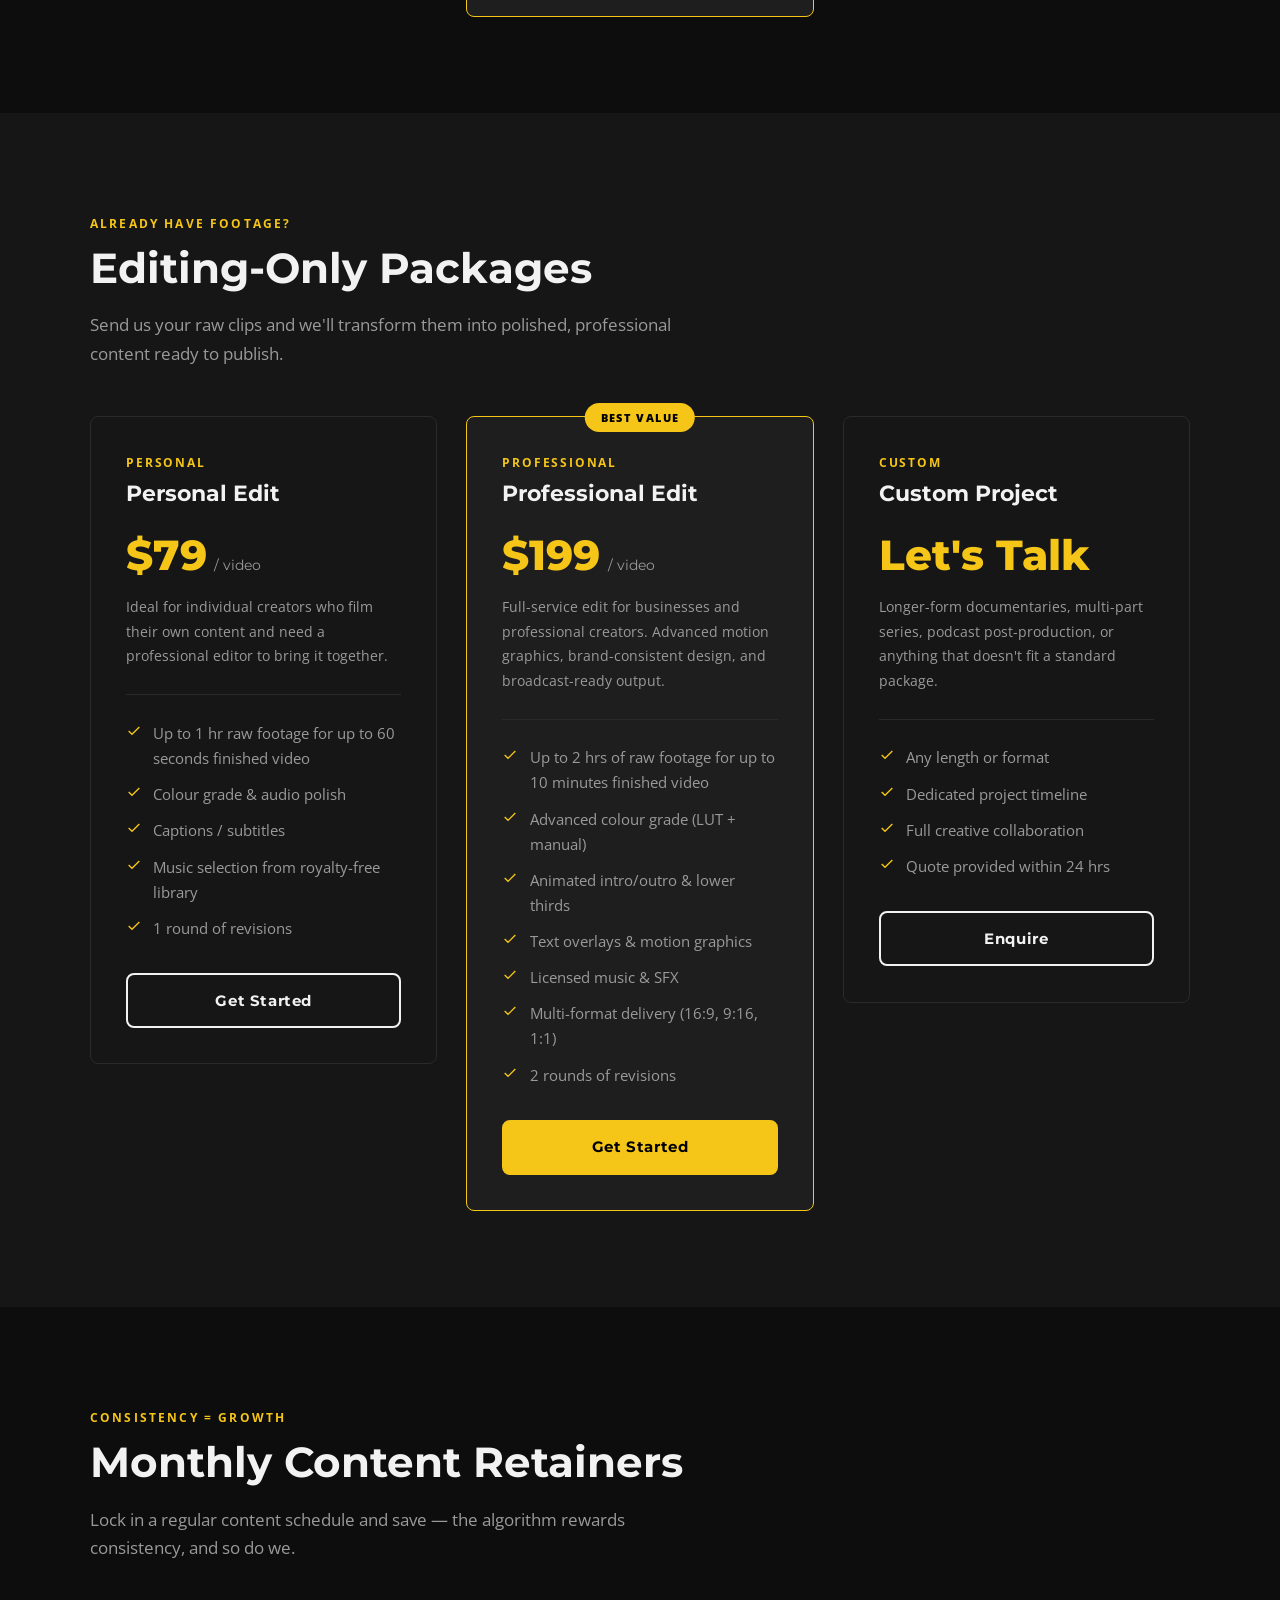
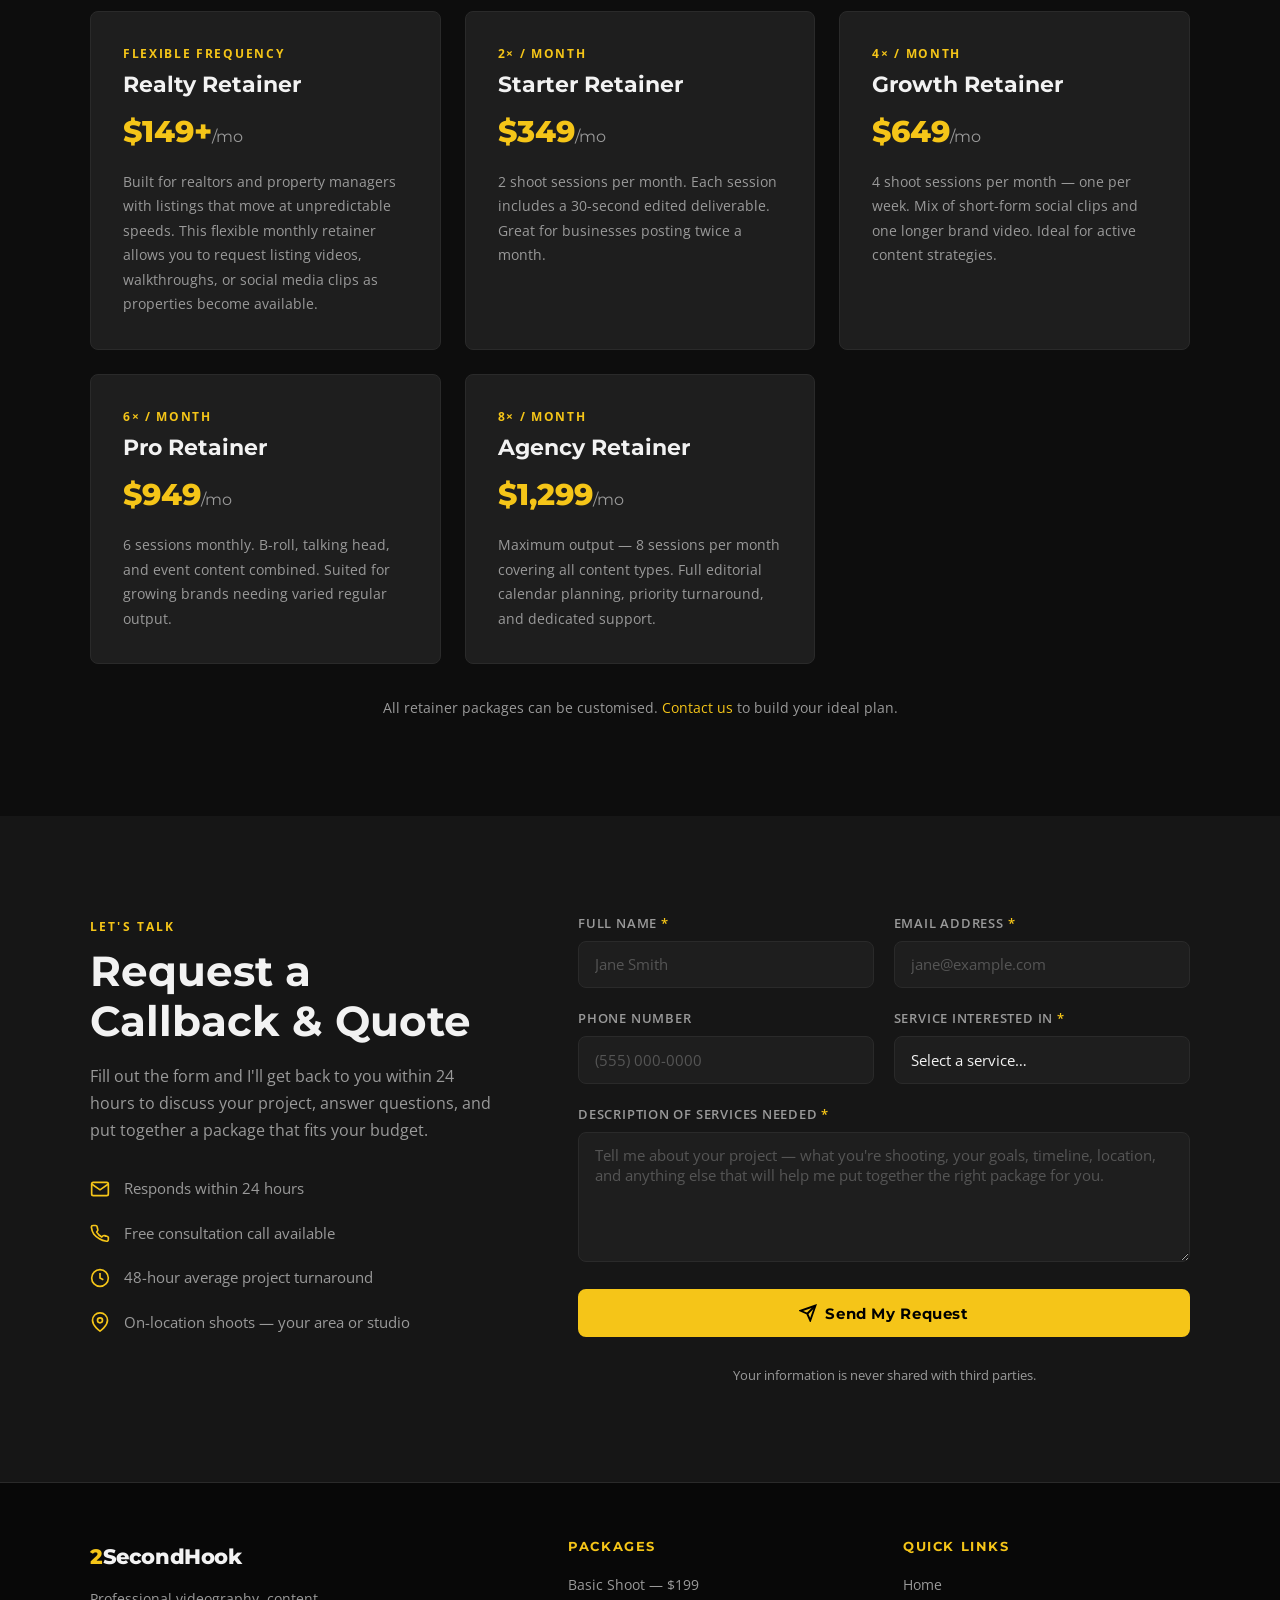
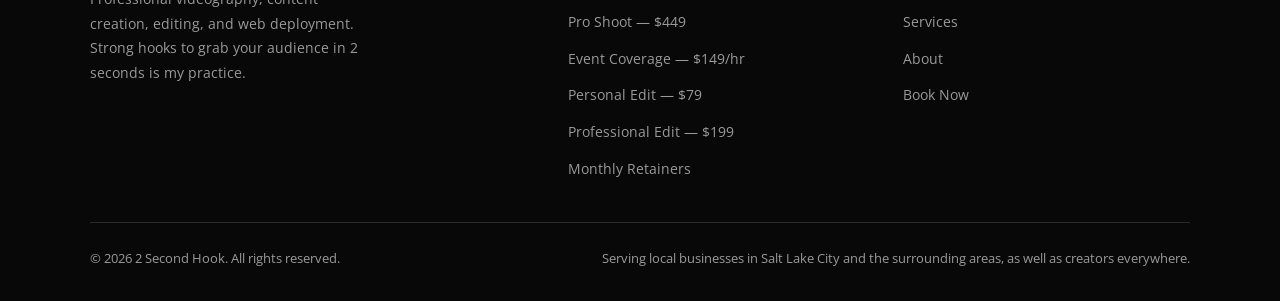
==== commit 4199417e: "Add scroll indicator to pricing page" ====
--- a/pricing/index.html
+++ b/pricing/index.html
@@ -51,6 +51,10 @@
     <span class="section__label">Transparent Pricing</span>
     <h1 id="pricing-page-heading">Simple Plans,<br />Cinematic Results</h1>
     <p>Every budget deserves professional video. Choose a tier below or <a href="#contact" style="color:var(--clr-gold)">contact us</a> for a custom quote.</p>
+  </div>
+  <div class="hero__scroll" aria-hidden="true">
+    <svg viewBox="0 0 24 24" fill="none" stroke-width="2"><polyline points="6 9 12 15 18 9"/></svg>
+    Scroll
   </div>
 </header>
 
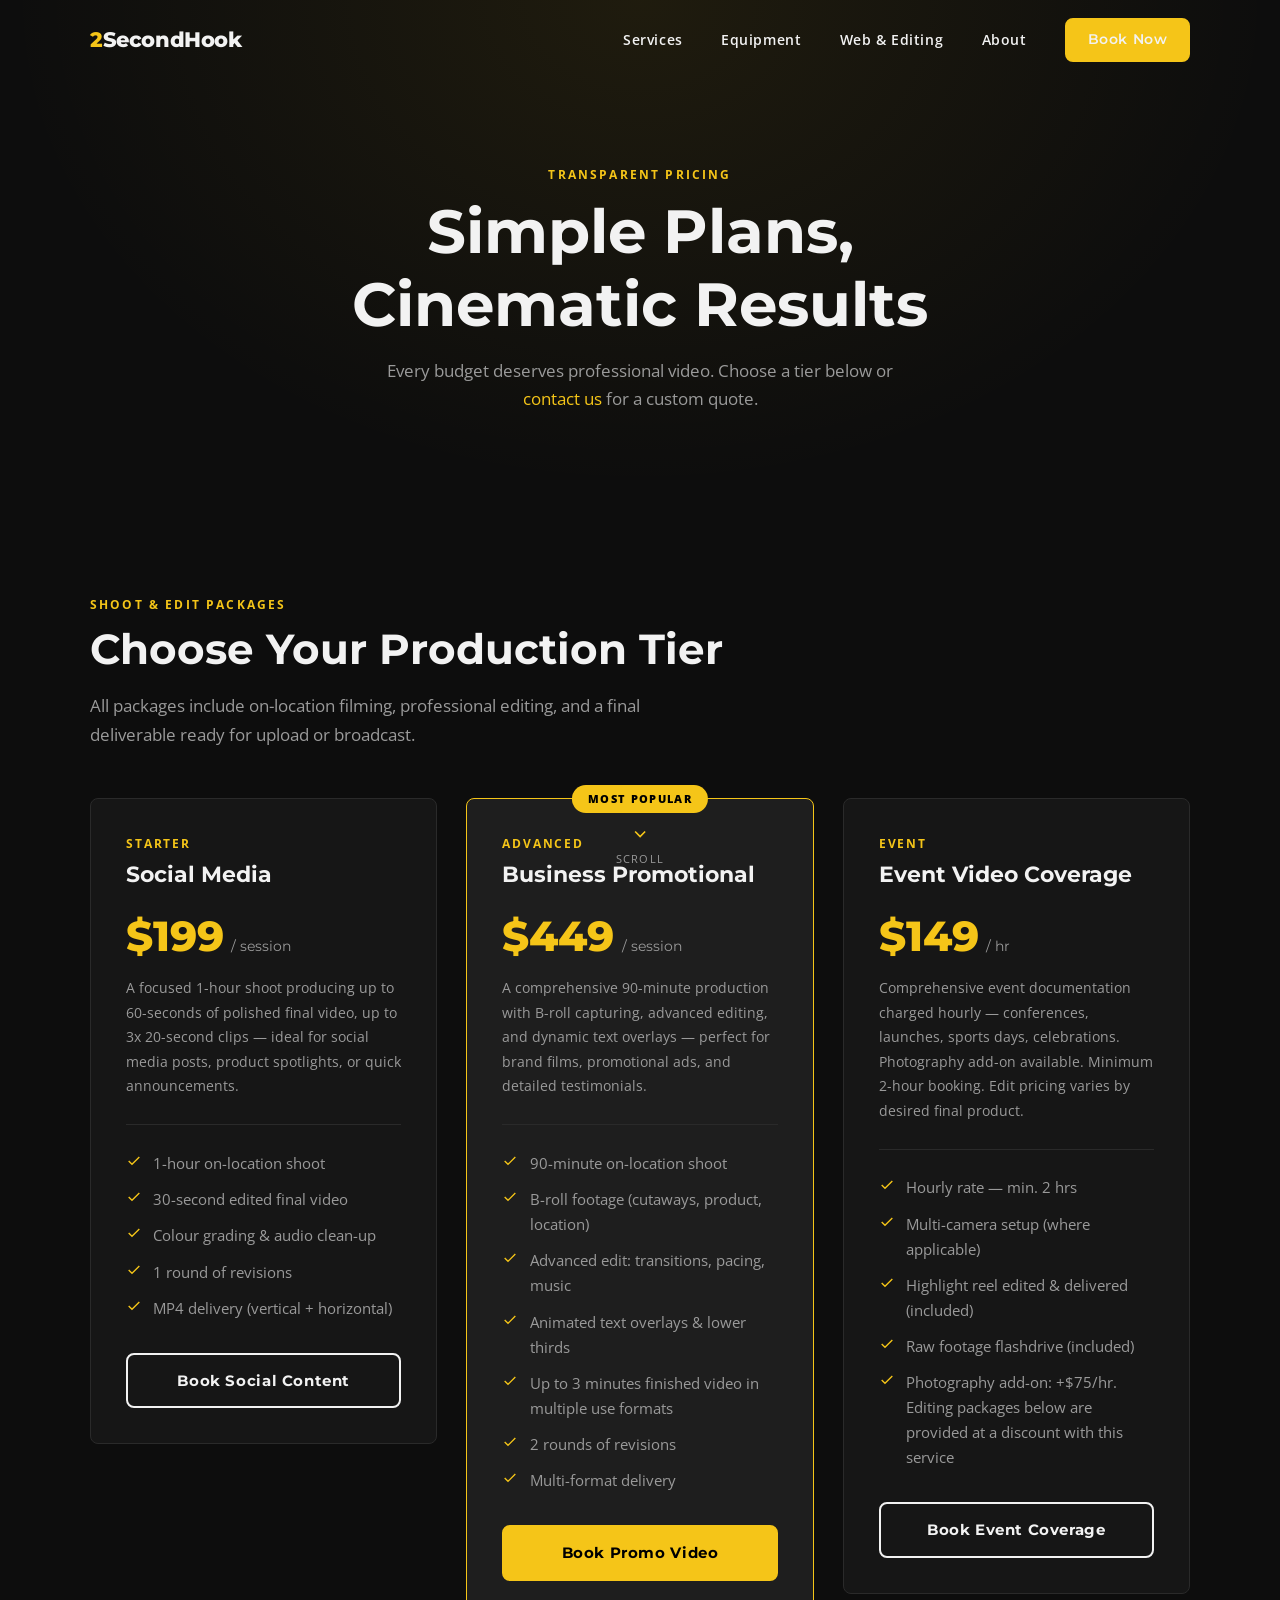
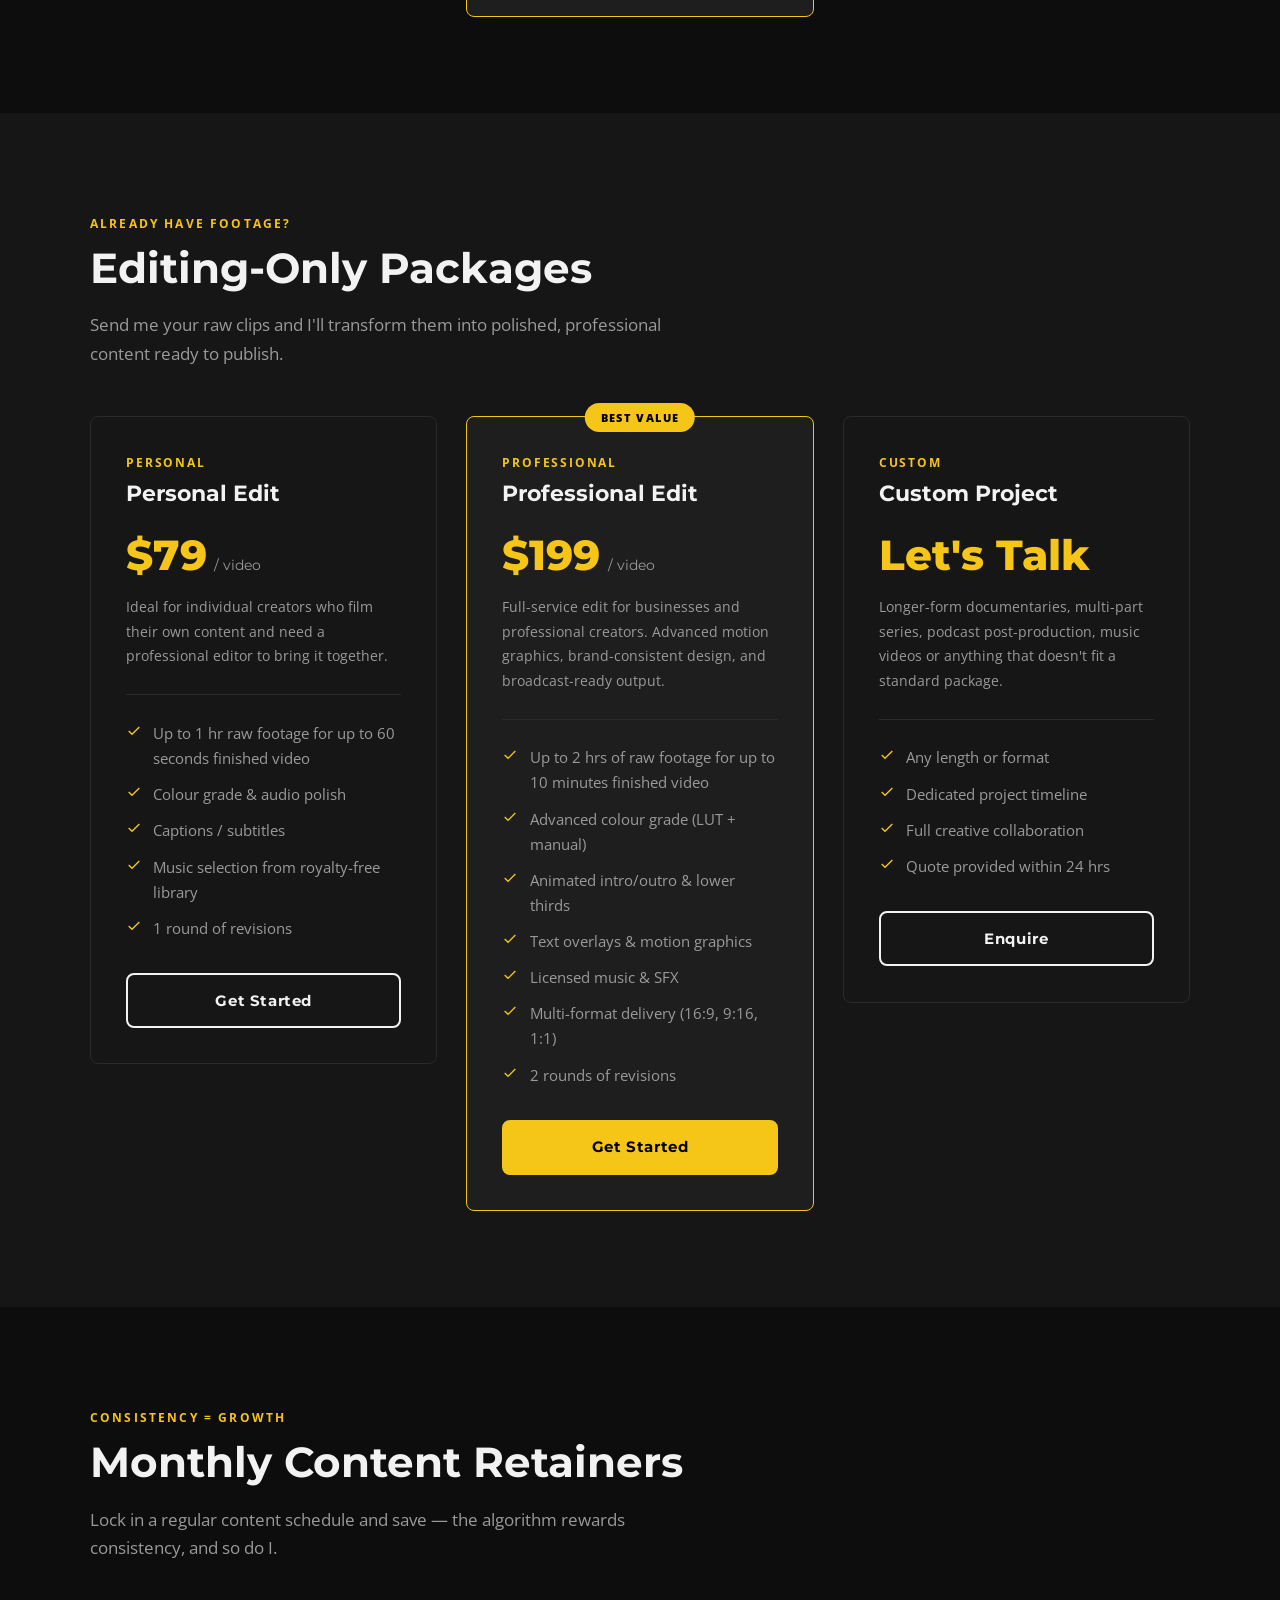
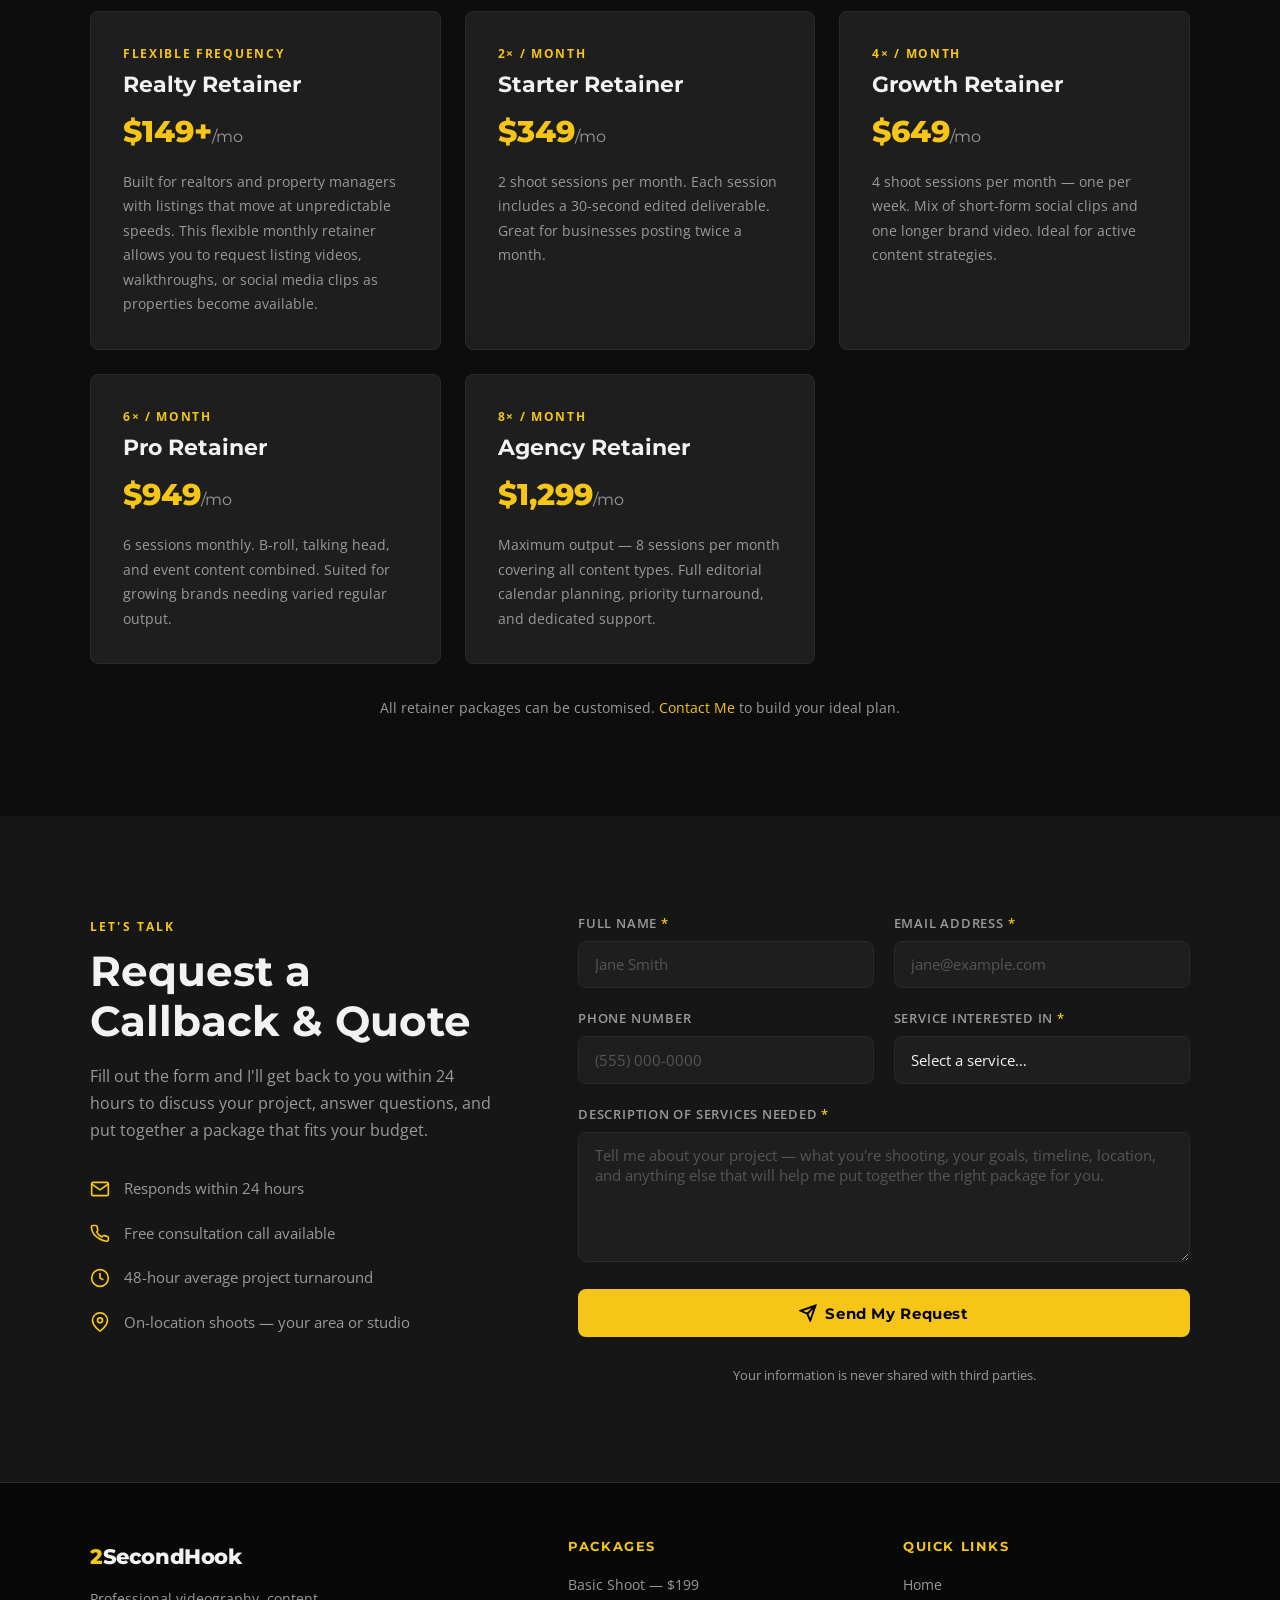
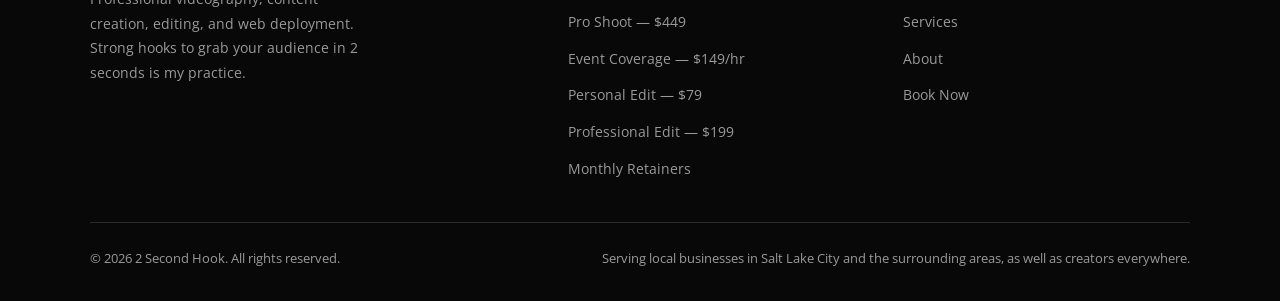
==== commit 209f6061: "Update text for personalization in pricing section" ====
--- a/pricing/index.html
+++ b/pricing/index.html
@@ -197,7 +197,7 @@
   <div class="container">
     <span class="section__label">Already Have Footage?</span>
     <h2 class="section__heading" id="editing-heading">Editing-Only Packages</h2>
-    <p class="section__sub">Send us your raw clips and we'll transform them into polished, professional content ready to publish.</p>
+    <p class="section__sub">Send me your raw clips and I'll transform them into polished, professional content ready to publish.</p>
 
     <div class="pricing__grid">
 
@@ -290,7 +290,7 @@
           <span class="amount">Let's Talk</span>
         </div>
         <p class="pricing-card__desc">
-          Longer-form documentaries, multi-part series, podcast post-production, or anything that doesn't fit a standard package.
+          Longer-form documentaries, multi-part series, podcast post-production, music videos or anything that doesn't fit a standard package.
         </p>
         <ul class="pricing-card__features">
           <li>
@@ -324,7 +324,7 @@
   <div class="container">
     <span class="section__label">Consistency = Growth</span>
     <h2 class="section__heading" id="retainer-heading">Monthly Content Retainers</h2>
-    <p class="section__sub">Lock in a regular content schedule and save — the algorithm rewards consistency, and so do we.</p>
+    <p class="section__sub">Lock in a regular content schedule and save — the algorithm rewards consistency, and so do I.</p>
 
     <div class="retainer__grid">
 
@@ -366,7 +366,7 @@
     </div>
 
     <p style="color:var(--clr-muted);font-size:0.88rem;margin-top:2rem;text-align:center;">
-      All retainer packages can be customised. <a href="#contact" style="color:var(--clr-gold)">Contact us</a> to build your ideal plan.
+      All retainer packages can be customised. <a href="#contact" style="color:var(--clr-gold)">Contact Me</a> to build your ideal plan.
     </p>
   </div>
 </section>
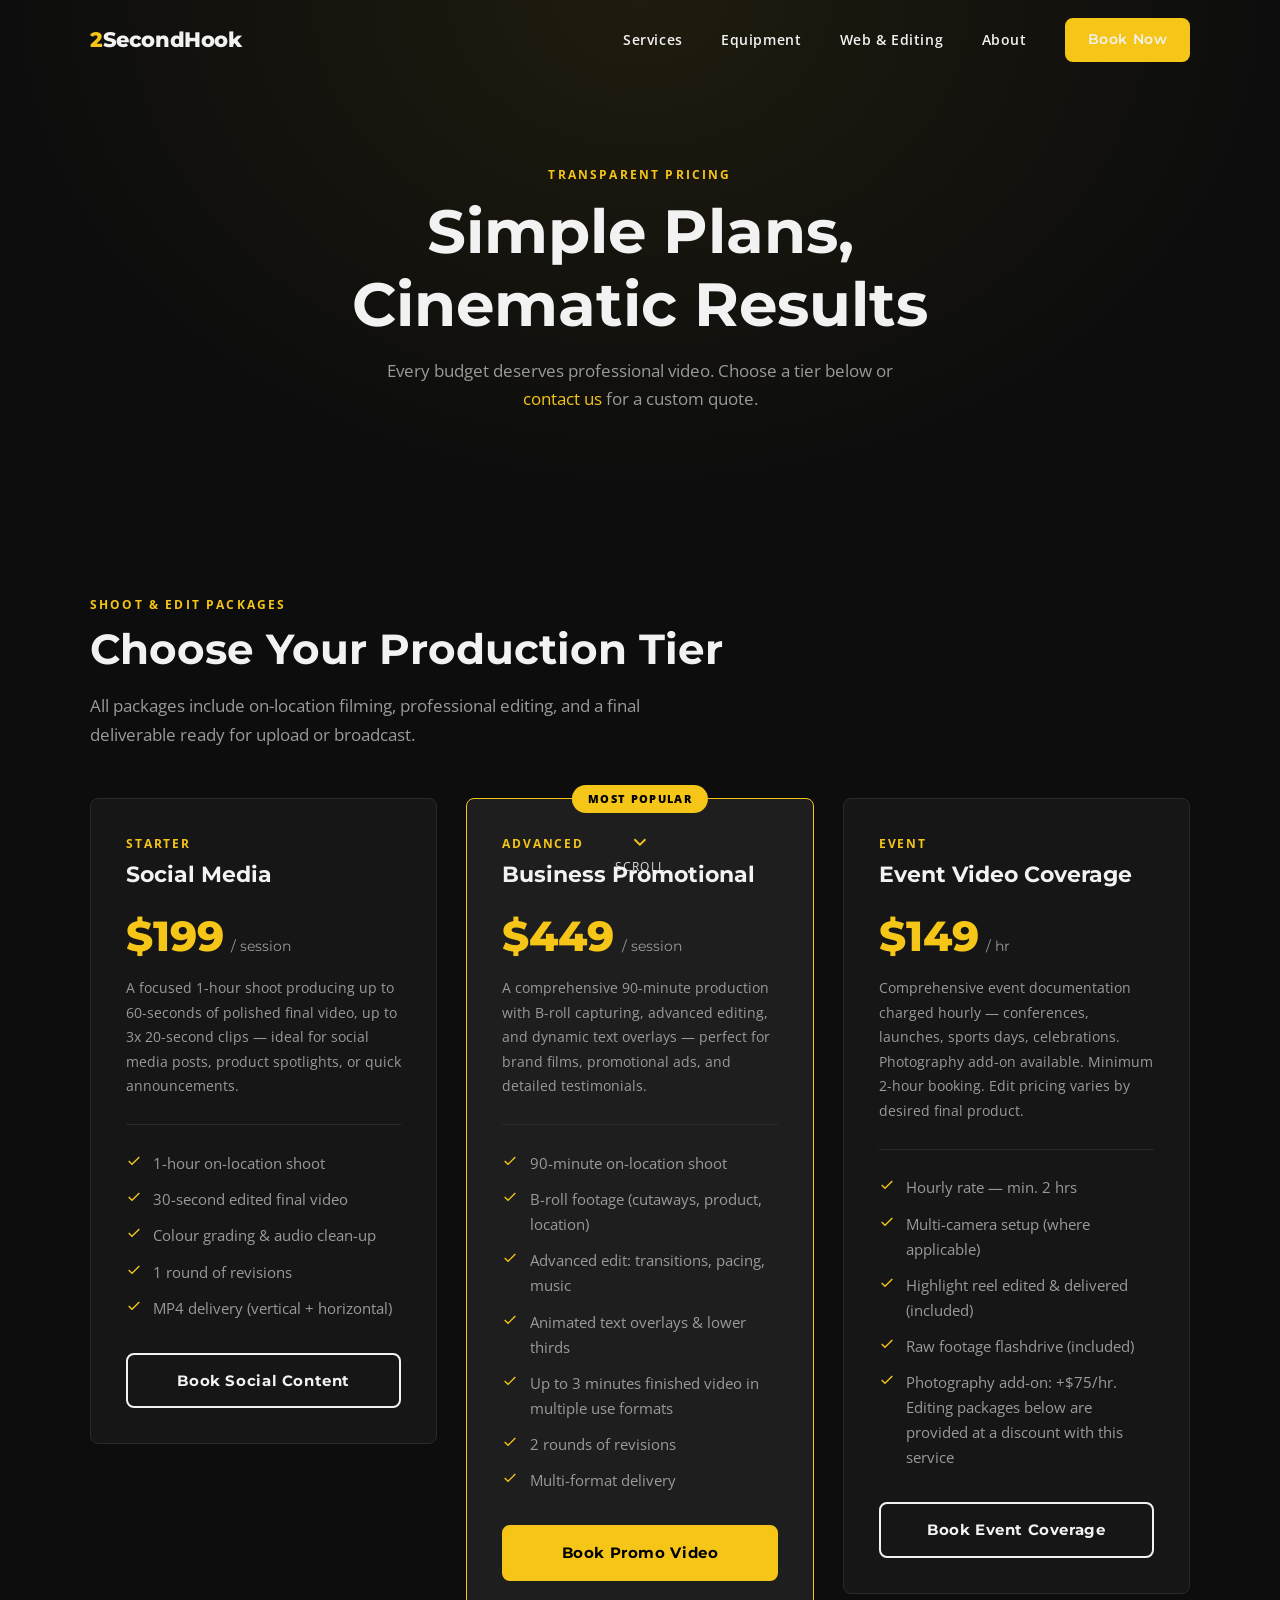
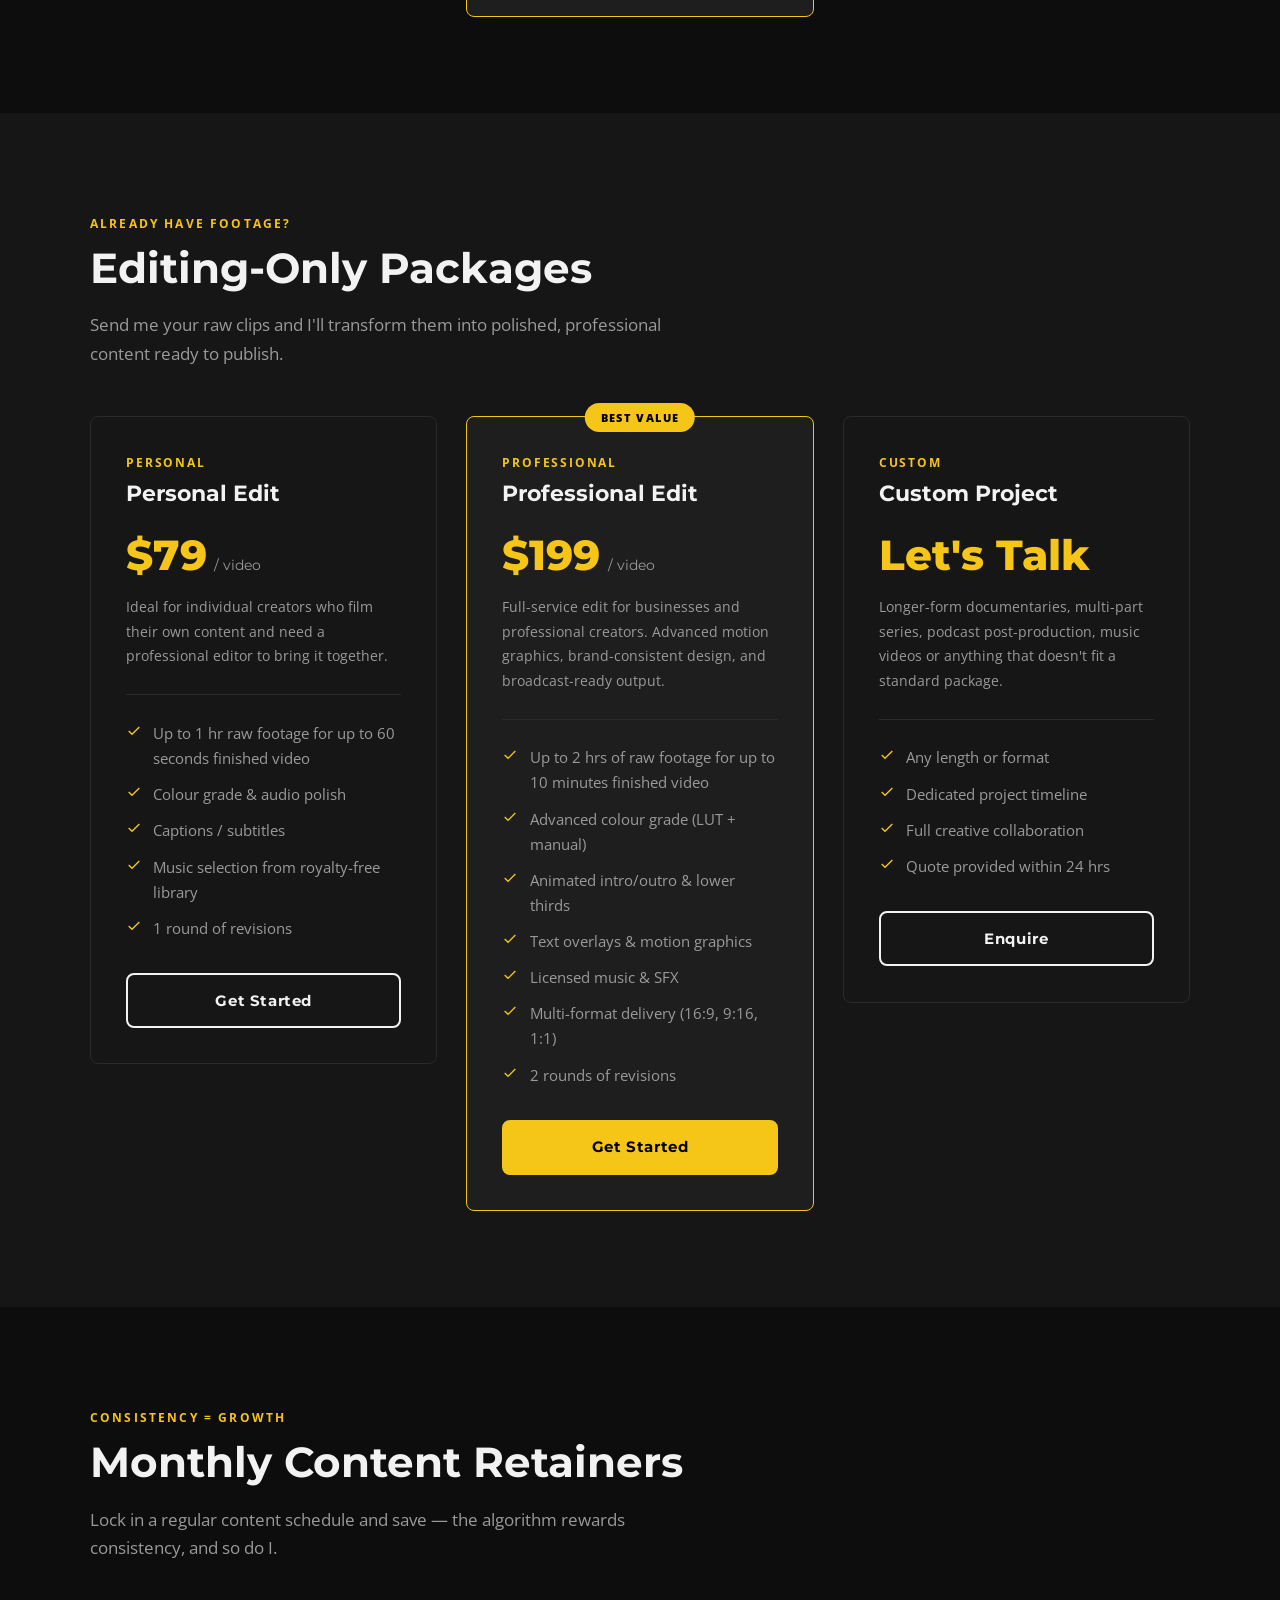
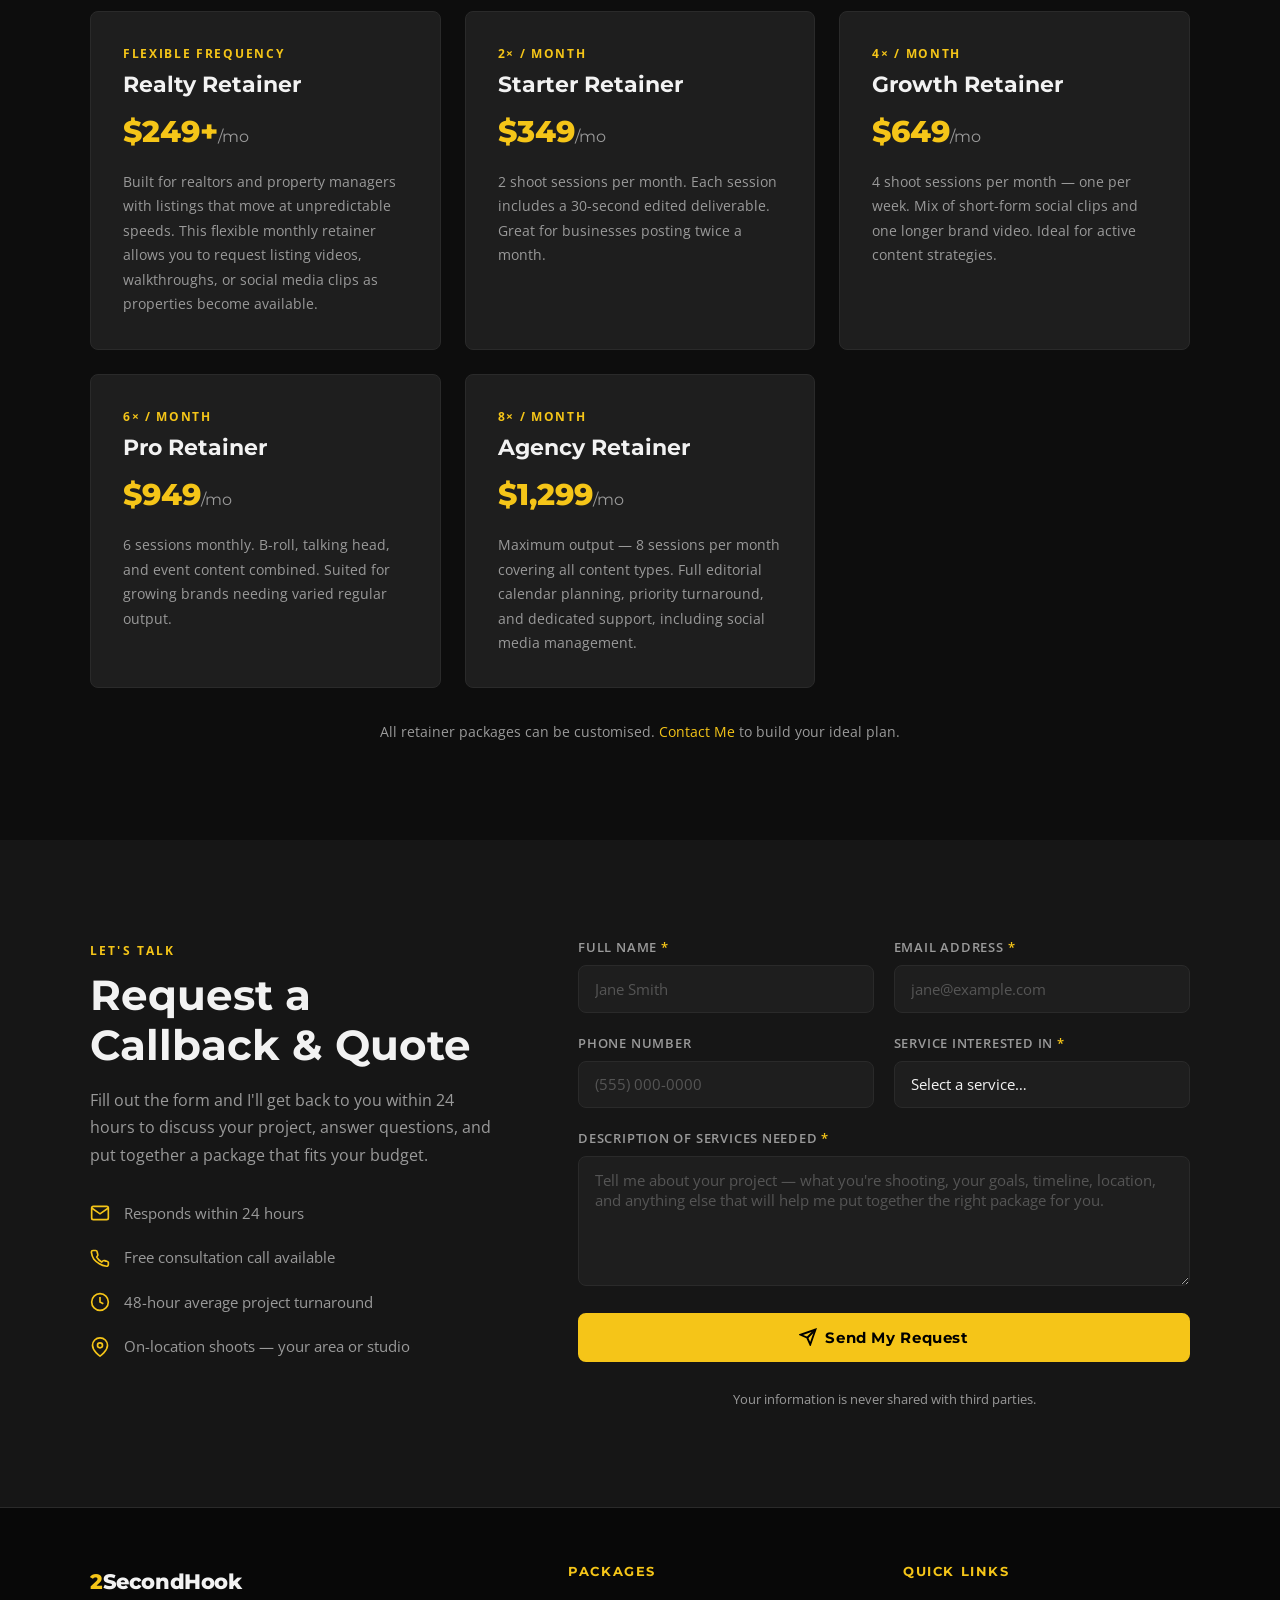
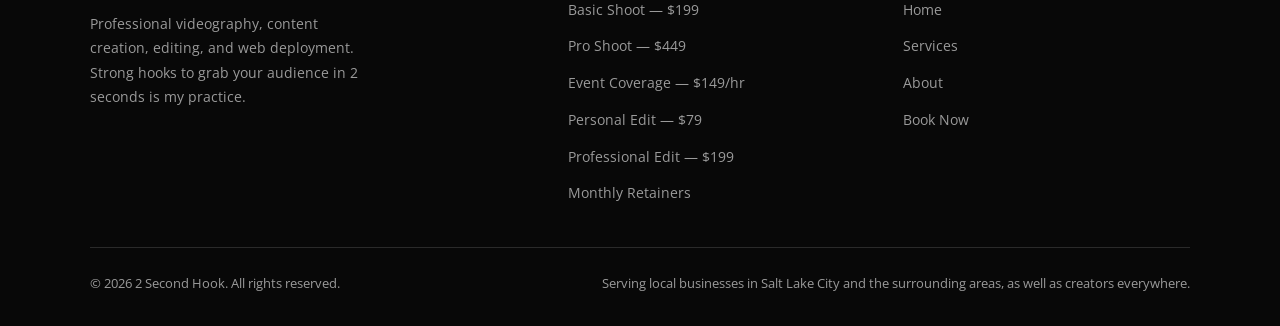
==== commit d76613bf: "Modify pricing and description for retainers Updated pricing details for Realty Retainer and Agency " ====
--- a/pricing/index.html
+++ b/pricing/index.html
@@ -331,7 +331,7 @@
       <div class="retainer-card" data-reveal>
   <div class="retainer-card__freq">Flexible Frequency</div>
   <h3>Realty Retainer</h3>
-  <div class="retainer-card__price">$149+<span style="font-size:1rem;font-weight:400;color:var(--clr-muted)">/mo</span></div>
+  <div class="retainer-card__price">$249+<span style="font-size:1rem;font-weight:400;color:var(--clr-muted)">/mo</span></div>
   <p>Built for realtors and property managers with listings that move at unpredictable speeds. This flexible monthly retainer allows you to request listing videos, walkthroughs, or social media clips as properties become available.</p>
 </div>
 
@@ -360,7 +360,7 @@
         <div class="retainer-card__freq">8× / Month</div>
         <h3>Agency Retainer</h3>
         <div class="retainer-card__price">$1,299<span style="font-size:1rem;font-weight:400;color:var(--clr-muted)">/mo</span></div>
-        <p>Maximum output — 8 sessions per month covering all content types. Full editorial calendar planning, priority turnaround, and dedicated support.</p>
+        <p>Maximum output — 8 sessions per month covering all content types. Full editorial calendar planning, priority turnaround, and dedicated support, including social media management.</p>
       </div>
 
     </div>
--- a/css/styles.css
+++ b/css/styles.css
@@ -182,81 +182,151 @@
   display: flex;
   align-items: center;
   overflow: hidden;
-}
+  background: #000;
+}
+
 .hero__video-wrap {
   position: absolute;
   inset: 0;
   z-index: 0;
 }
-.hero__video-wrap video {
+
+.hero__video {
   width: 100%;
   height: 100%;
   object-fit: cover;
-  opacity: 0.45;
-}
+  object-position: center center;
+  display: block;
+  opacity: 0;
+  transform: scale(1.02);
+  will-change: transform, opacity;
+  animation: heroVideoFade 1.2s ease forwards;
+}
+
+@keyframes heroVideoFade {
+  to {
+    opacity: 1;
+  }
+}
+
 .hero__overlay {
   position: absolute;
   inset: 0;
-  background: linear-gradient(160deg, rgba(0,0,0,0.7) 40%, rgba(245,197,24,0.08) 100%);
   z-index: 1;
-}
-.hero__content {
+  background:
+    linear-gradient(
+      to right,
+      rgba(0, 0, 0, 0.56) 0%,
+      rgba(0, 0, 0, 0.26) 42%,
+      rgba(0, 0, 0, 0.10) 100%
+    ),
+    linear-gradient(
+      to top,
+      rgba(0, 0, 0, 0.42) 0%,
+      rgba(0, 0, 0, 0.12) 45%,
+      rgba(0, 0, 0, 0.18) 100%
+    );
+}
+
+.hero__inner {
   position: relative;
   z-index: 2;
-  max-width: 700px;
-}
+  width: 100%;
+  min-height: 100vh;
+  display: flex;
+  align-items: center;
+  padding: 7rem 0 5rem;
+}
+
+.hero__content {
+  max-width: 620px;
+  padding: 1.5rem 1.6rem;
+  border-radius: 18px;
+  background: rgba(10, 10, 10, 0.18);
+  border: 1px solid rgba(255, 255, 255, 0.08);
+  backdrop-filter: blur(6px);
+  -webkit-backdrop-filter: blur(6px);
+  box-shadow: 0 10px 35px rgba(0, 0, 0, 0.18);
+}
+
 .hero__badge {
   display: inline-flex;
   align-items: center;
   gap: 0.5rem;
-  background: rgba(245,197,24,0.15);
-  border: 1px solid var(--clr-gold);
-  color: var(--clr-gold);
-  font-size: 0.78rem;
+  margin-bottom: 1rem;
+  padding: 0.55rem 0.85rem;
+  border-radius: 999px;
+  background: rgba(245,197,24,0.12);
+  border: 1px solid rgba(245,197,24,0.35);
+  color: var(--clr-white);
+  font-size: 0.82rem;
   font-weight: 700;
-  letter-spacing: 0.14em;
-  text-transform: uppercase;
-  padding: 0.35rem 1rem;
-  border-radius: 40px;
-  margin-bottom: 1.5rem;
-}
+  letter-spacing: 0.04em;
+}
+
 .hero__title {
-  margin-bottom: 1.3rem;
-  text-shadow: 0 2px 12px rgba(0,0,0,0.6);
-}
+  margin-bottom: 1rem;
+  font-size: clamp(2.4rem, 5vw, 4.8rem);
+  line-height: 0.95;
+  text-shadow: 0 4px 18px rgba(0,0,0,0.30);
+}
+
 .hero__title em {
   font-style: normal;
   color: var(--clr-gold);
 }
+
 .hero__sub {
-  font-size: 1.15rem;
-  color: rgba(242,242,242,0.88);
-  margin-bottom: 2.4rem;
-  max-width: 560px;
-}
-.hero__actions { display: flex; gap: 1rem; flex-wrap: wrap; }
+  font-size: clamp(1rem, 1.5vw, 1.15rem);
+  line-height: 1.6;
+  color: rgba(242,242,242,0.92);
+  margin-bottom: 1.5rem;
+  max-width: 54ch;
+  text-shadow: 0 2px 10px rgba(0,0,0,0.22);
+}
+
+.hero__actions {
+  display: flex;
+  gap: 0.9rem;
+  flex-wrap: wrap;
+}
 
 /* Scroll cue */
 .hero__scroll {
   position: absolute;
-  bottom: 2rem;
   left: 50%;
+  bottom: 1.4rem;
   transform: translateX(-50%);
   z-index: 2;
   display: flex;
   flex-direction: column;
   align-items: center;
-  gap: 0.3rem;
-  color: var(--clr-muted);
-  font-size: 0.7rem;
+  gap: 0.25rem;
+  color: rgba(255, 255, 255, 0.85);
+  font-size: 0.75rem;
   letter-spacing: 0.1em;
   text-transform: uppercase;
   animation: bounce 2.4s infinite;
 }
-.hero__scroll svg { width: 20px; height: 20px; stroke: var(--clr-gold); }
+
+.hero__scroll svg {
+  width: 22px;
+  height: 22px;
+  stroke: var(--clr-gold);
+}
+
 @keyframes bounce {
   0%,100% { transform: translateX(-50%) translateY(0); }
-  50%      { transform: translateX(-50%) translateY(8px); }
+  50% { transform: translateX(-50%) translateY(8px); }
+}
+
+/* ---------- Mobile Hero Adjustment ---------- */
+@media (max-width: 680px) {
+  .hero__video {
+    transform: scale(1.08);
+    transform-origin: center center;
+    object-position: center center;
+  }
 }
 
 /* ---------- Services Grid ---------- */
@@ -657,6 +727,14 @@
   .contact__inner { grid-template-columns: 1fr; gap: 3rem; }
   .footer__inner { grid-template-columns: 1fr 1fr; }
   .form__row { grid-template-columns: 1fr; }
+
+  .hero__inner {
+    padding: 6.5rem 0 4.5rem;
+  }
+
+  .hero__content {
+    max-width: 580px;
+  }
 }
 
 @media (max-width: 680px) {
@@ -681,6 +759,44 @@
   .nav__links a::after { display: none; }
   .nav__toggle { display: flex; }
   .footer__inner { grid-template-columns: 1fr; }
-  .hero__actions { flex-direction: column; }
-  .hero__actions .btn { width: 100%; text-align: center; }
-}
+
+  .hero__inner {
+    align-items: end;
+    padding: 6.5rem 0 4rem;
+  }
+
+  .hero__content {
+    max-width: 100%;
+    padding: 1.15rem 1rem;
+    border-radius: 14px;
+    background: rgba(10, 10, 10, 0.26);
+  }
+
+  .hero__title {
+    font-size: clamp(2rem, 9vw, 3rem);
+    line-height: 1.02;
+  }
+
+  .hero__sub {
+    font-size: 1rem;
+  }
+
+  .hero__overlay {
+    background:
+      linear-gradient(
+        to top,
+        rgba(0, 0, 0, 0.56) 0%,
+        rgba(0, 0, 0, 0.20) 45%,
+        rgba(0, 0, 0, 0.12) 100%
+      );
+  }
+
+  .hero__actions {
+    flex-direction: column;
+  }
+
+  .hero__actions .btn {
+    width: 100%;
+    text-align: center;
+  }
+}
